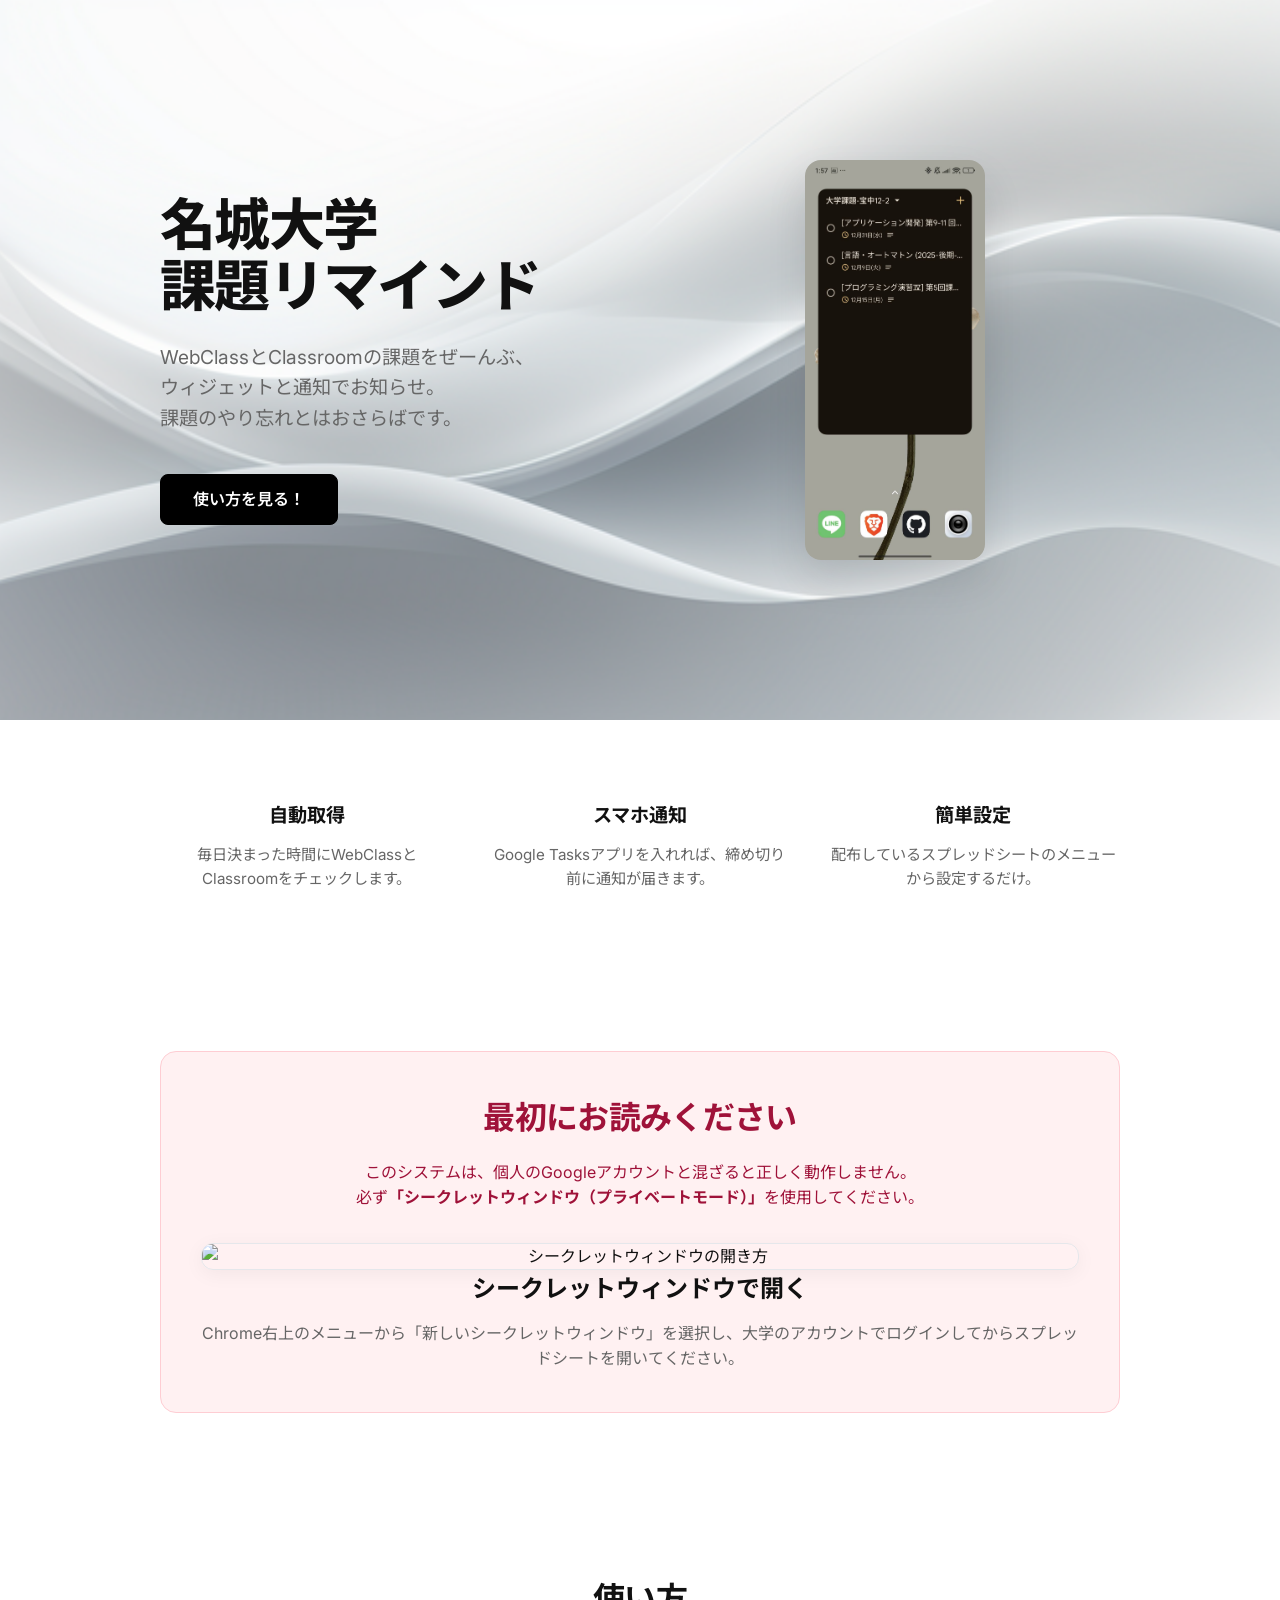
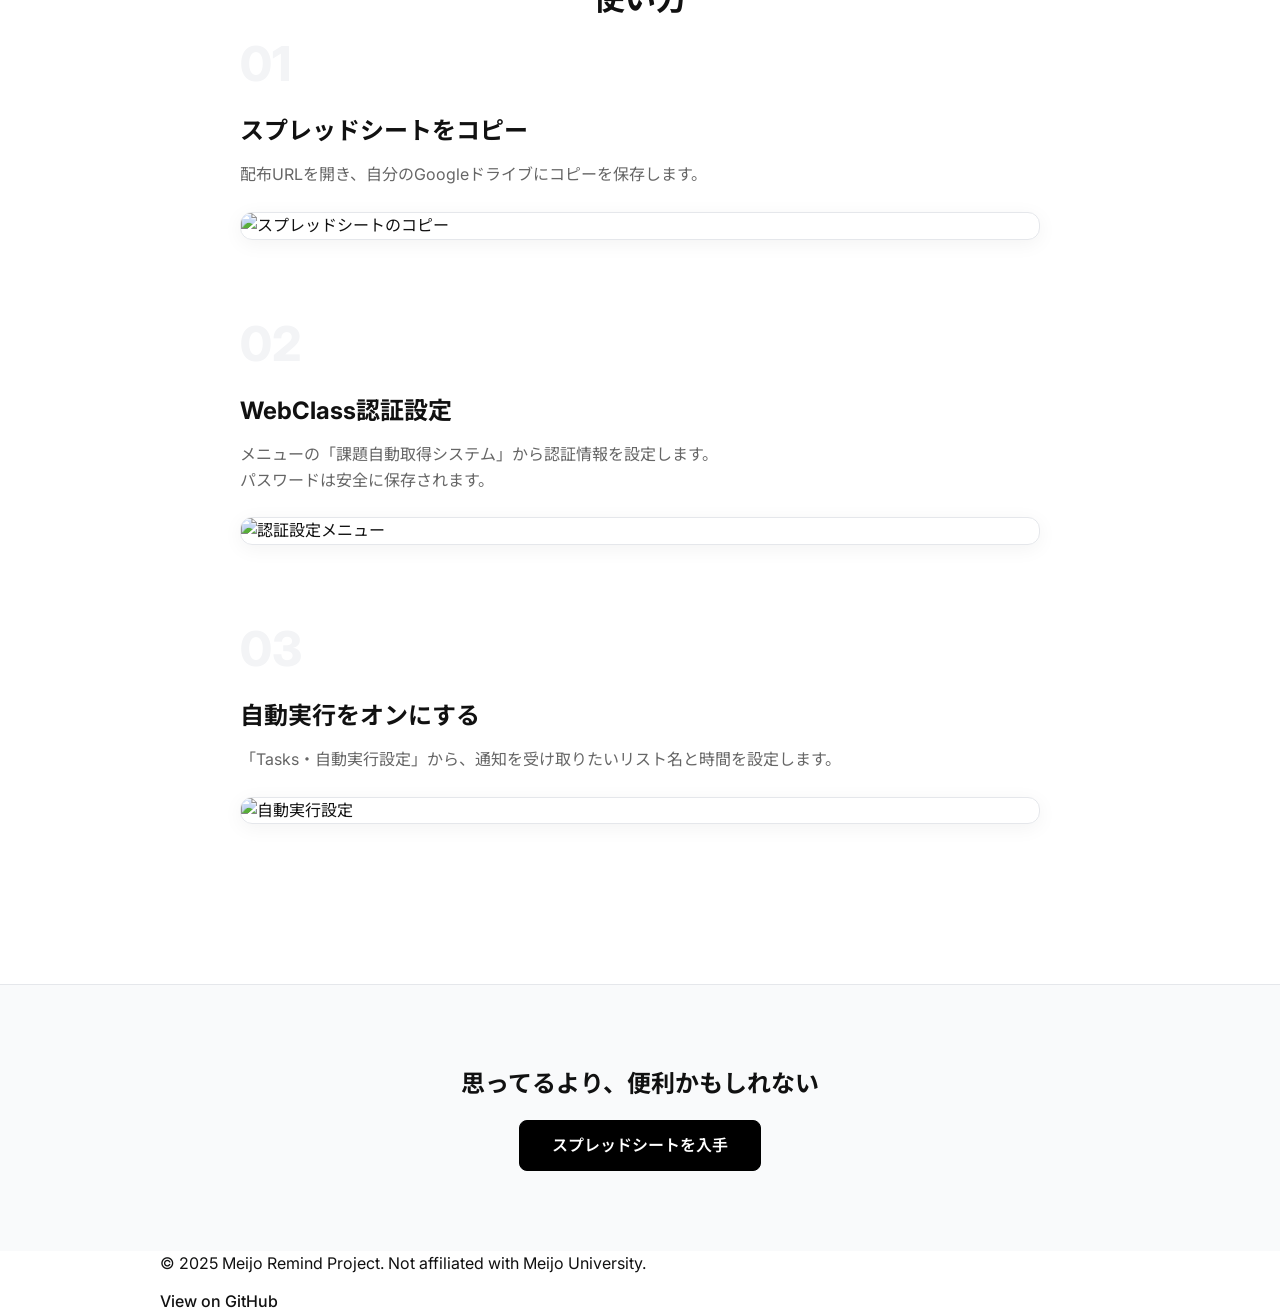
==== docs/index.html @ 11af3783 "docs追加," ====
<!DOCTYPE html>
<html lang="ja">
<head>
    <meta charset="UTF-8">
    <meta name="viewport" content="width=device-width, initial-scale=1.0">
    <title>名城大生のための課題管理リマインダー</title>
    <link rel="stylesheet" href="style.css">
    <link rel="preconnect" href="https://fonts.googleapis.com">
    <link rel="preconnect" href="https://fonts.gstatic.com" crossorigin>
    <link href="https://fonts.googleapis.com/css2?family=Inter:wght@400;600;800&family=Noto+Sans+JP:wght@400;500;700&display=swap" rel="stylesheet">
</head>
<body>

    <main>
        <!-- Hero Section -->
        <section class="hero">
            <div class="container hero-container">
                <div class="hero-content">
                    <h1 class="hero-title">名城大学<br>課題リマインド</h1>
                    <p class="hero-desc">
                        WebClassとClassroomの課題をぜーんぶ、<br>
                        ウィジェットと通知でお知らせ。<br>
                        課題のやり忘れとはおさらばです。
                    </p>
                    <div class="hero-actions">
                        <a href="#how-to" class="btn btn-primary">
                            使い方を見る！
                        </a>
                    </div>
                </div>
                <div class="hero-image">
                    <img src="hero.png" alt="スマホウィジェットのイメージ" style="height: 100%; max-height: 400px; width: auto; display: block; margin-left: auto; margin-right: auto;">
                </div>
            </div>
        </section>

        <!-- Features -->
        <section class="section features">
            <div class="container">
                <div class="feature-grid">
                    <div class="feature-item">
                        <h3>自動取得</h3>
                        <p>毎日決まった時間にWebClassとClassroomをチェックします。</p>
                    </div>
                    <div class="feature-item">
                        <h3>スマホ通知</h3>
                        <p>Google Tasksアプリを入れれば、締め切り前に通知が届きます。</p>
                    </div>
                    <div class="feature-item">
                        <h3>簡単設定</h3>
                        <p>配布しているスプレッドシートのメニューから設定するだけ。</p>
                    </div>
                </div>
            </div>
        </section>

        <!-- Important Warning Section -->
        <section class="section warning-section">
            <div class="container">
                <div class="warning-box">
                    <h2 class="section-title">最初にお読みください</h2>
                    <p class="section-desc">
                        このシステムは、個人のGoogleアカウントと混ざると正しく動作しません。<br>
                        必ず<strong>「シークレットウィンドウ（プライベートモード）」</strong>を使用してください。
                    </p>
                    
                    <div class="step-card">
                        <div class="step-image-placeholder">
                            <img src="https://placehold.co/800x400/f3f4f6/9ca3af?text=Chromeのメニューから%0A「新しいシークレットウィンドウ」を開く画像" alt="シークレットウィンドウの開き方">
                        </div>
                        <div class="step-content">
                            <h3>シークレットウィンドウで開く</h3>
                            <p>Chrome右上のメニューから「新しいシークレットウィンドウ」を選択し、大学のアカウントでログインしてからスプレッドシートを開いてください。</p>
                        </div>
                    </div>
                </div>
            </div>
        </section>

        <!-- How to Use -->
        <section class="section how-to" id="how-to">
            <div class="container">
                <h2 class="section-title">使い方</h2>
                
                <div class="steps">
                    <!-- Step 1 -->
                    <div class="step-item">
                        <div class="step-number">01</div>
                        <div class="step-content">
                            <h3>スプレッドシートをコピー</h3>
                            <p>配布URLを開き、自分のGoogleドライブにコピーを保存します。</p>
                        </div>
                        <div class="step-image">
                            <img src="https://placehold.co/600x300/f3f4f6/9ca3af?text=「コピーを作成」ボタンを押す画像" alt="スプレッドシートのコピー">
                        </div>
                    </div>

                    <!-- Step 2 -->
                    <div class="step-item">
                        <div class="step-number">02</div>
                        <div class="step-content">
                            <h3>WebClass認証設定</h3>
                            <p>メニューの「課題自動取得システム」から認証情報を設定します。<br>パスワードは安全に保存されます。</p>
                        </div>
                        <div class="step-image">
                            <img src="https://placehold.co/600x300/f3f4f6/9ca3af?text=メニューから「認証情報設定」を%0A選択している画像" alt="認証設定メニュー">
                        </div>
                    </div>

                    <!-- Step 3 -->
                    <div class="step-item">
                        <div class="step-number">03</div>
                        <div class="step-content">
                            <h3>自動実行をオンにする</h3>
                            <p>「Tasks・自動実行設定」から、通知を受け取りたいリスト名と時間を設定します。</p>
                        </div>
                        <div class="step-image">
                            <img src="https://placehold.co/600x300/f3f4f6/9ca3af?text=設定ダイアログで%0A「設定を保存して連携」を押す画像" alt="自動実行設定">
                        </div>
                    </div>
                </div>
            </div>
        </section>

        <!-- CTA -->
        <section class="section cta-section">
            <div class="container">
                <h2>思ってるより、便利かもしれない</h2>
                <a href="https://docs.google.com/spreadsheets/d/YOUR_SPREADSHEET_ID_HERE" target="_blank" class="btn btn-primary">
                    スプレッドシートを入手
                </a>
            </div>
        </section>
    </main>

    <footer>
        <div class="container">
            <p>&copy; 2025 Meijo Remind Project. Not affiliated with Meijo University.</p>
            <a href="https://github.com/hochu-shunsuke/PBL_kadai_reminder" class="github-link">View on GitHub</a>
        </div>
    </footer>

    <script src="script.js"></script>
</body>
</html>
---- docs/style.css ----
:root {
    --bg-color: #ffffff;
    --text-main: #111111;
    --text-sub: #666666;
    --accent-color: #000000;
    --accent-hover: #333333;
    --border-color: #e5e7eb;
    --warning-bg: #fff1f2;
    --warning-text: #9f1239;
}

html {
    scroll-behavior: smooth;
}

* {
    box-sizing: border-box;
    margin: 0;
    padding: 0;
}

body {
    font-family: 'Inter', 'Noto Sans JP', sans-serif;
    background-color: var(--bg-color);
    color: var(--text-main);
    line-height: 1.6;
    -webkit-font-smoothing: antialiased;
}

.container {
    width: 100%;
    max-width: 1000px;
    margin: 0 auto;
    padding: 0 20px;
}

/* Buttons */
.btn {
    display: inline-flex;
    flex-direction: column;
    align-items: center;
    justify-content: center;
    background-color: var(--accent-color);
    color: #fff;
    text-decoration: none;
    padding: 12px 32px;
    border-radius: 8px;
    font-weight: 600;
    transition: all 0.2s ease;
    border: 1px solid var(--accent-color);
}

.btn:hover {
    background-color: var(--accent-hover);
    transform: translateY(-1px);
}

.btn-sm {
    padding: 8px 16px;
    font-size: 0.9rem;
    flex-direction: row;
}

.btn-sub {
    font-size: 0.75rem;
    font-weight: 400;
    opacity: 0.8;
    margin-top: 2px;
}

/* Hero Section */
.hero {
    min-height: 80vh;
    display: flex;
    align-items: center;
    padding: 40px 0;
    background-image: url('hero-bg.png');
    background-size: cover;
    background-position: center;
}

.hero-container {
    display: flex;
    align-items: center;
    gap: 60px;
}

.hero-content {
    flex: 1;
    text-align: left;
}

.hero-image {
    flex: 1;
}

.hero-image img {
    width: 100%;
    height: auto;
    border-radius: 16px;
    box-shadow: 0 20px 40px rgba(0,0,0,0.1);
}

.hero-title {
    font-size: 3.5rem;
    font-weight: 800;
    line-height: 1.1;
    margin-bottom: 24px;
    letter-spacing: -0.03em;
}

.hero-desc {
    font-size: 1.2rem;
    color: var(--text-sub);
    margin-bottom: 40px;
}

/* Sections */
.section {
    padding: 80px 0;
}

.section-title {
    font-size: 2rem;
    font-weight: 700;
    margin-bottom: 16px;
    text-align: center;
    letter-spacing: -0.02em;
}

.section-desc {
    text-align: center;
    color: var(--text-sub);
    margin-bottom: 48px;
}

/* Warning Section */
.warning-box {
    background-color: var(--warning-bg);
    border: 1px solid #fecdd3;
    border-radius: 16px;
    padding: 40px;
    text-align: center;
}

.warning-box .section-title {
    color: var(--warning-text);
}

.warning-box .section-desc {
    color: var(--warning-text);
    margin-bottom: 32px;
}

/* Features */
.feature-grid {
    display: grid;
    grid-template-columns: repeat(auto-fit, minmax(250px, 1fr));
    gap: 40px;
    text-align: center;
}

.feature-item h3 {
    font-size: 1.2rem;
    margin-bottom: 12px;
}

.feature-item p {
    color: var(--text-sub);
    font-size: 0.95rem;
}

/* How to Use */
.steps {
    max-width: 800px;
    margin: 0 auto;
}

.step-item {
    margin-bottom: 80px;
    display: flex;
    flex-direction: column;
    gap: 24px;
}

.step-number {
    font-size: 3rem;
    font-weight: 800;
    color: #f3f4f6;
    line-height: 1;
}

.step-content h3 {
    font-size: 1.5rem;
    margin-bottom: 12px;
}

.step-content p {
    color: var(--text-sub);
}

.step-image, .step-image-placeholder {
    width: 100%;
    border-radius: 12px;
    overflow: hidden;
    border: 1px solid var(--border-color);
    box-shadow: 0 4px 20px rgba(0,0,0,0.05);
}

.step-image img, .step-image-placeholder img {
    width: 100%;
    height: auto;
    display: block;
}

/* CTA Section */
.cta-section {
    text-align: center;
    background-color: #f9fafb;
    border-top: 1px solid var(--border-color);
}

.cta-section h2 {
    margin-bottom: 16px;
}

.cta-section p {
    color: var(--text-sub);
    margin-bottom: 32px;
}
/* Responsive */
@media (max-width: 768px) {
    .hero-container {
        flex-direction: column;
        text-align: center;
        gap: 40px;
    }

    .hero-content {
        text-align: center;
    }

    .hero-title {
        font-size: 2.5rem;
    }
    
    .warning-box {
        padding: 24px;
    }
}
.github-link {
    display: inline-block;
    margin-top: 12px;
    color: var(--text-main);
    text-decoration: none;
    font-weight: 500;
}

/* Responsive */
@media (max-width: 768px) {
    .hero-title {
        font-size: 2.5rem;
    }
    
    .warning-box {
        padding: 24px;
    }
}
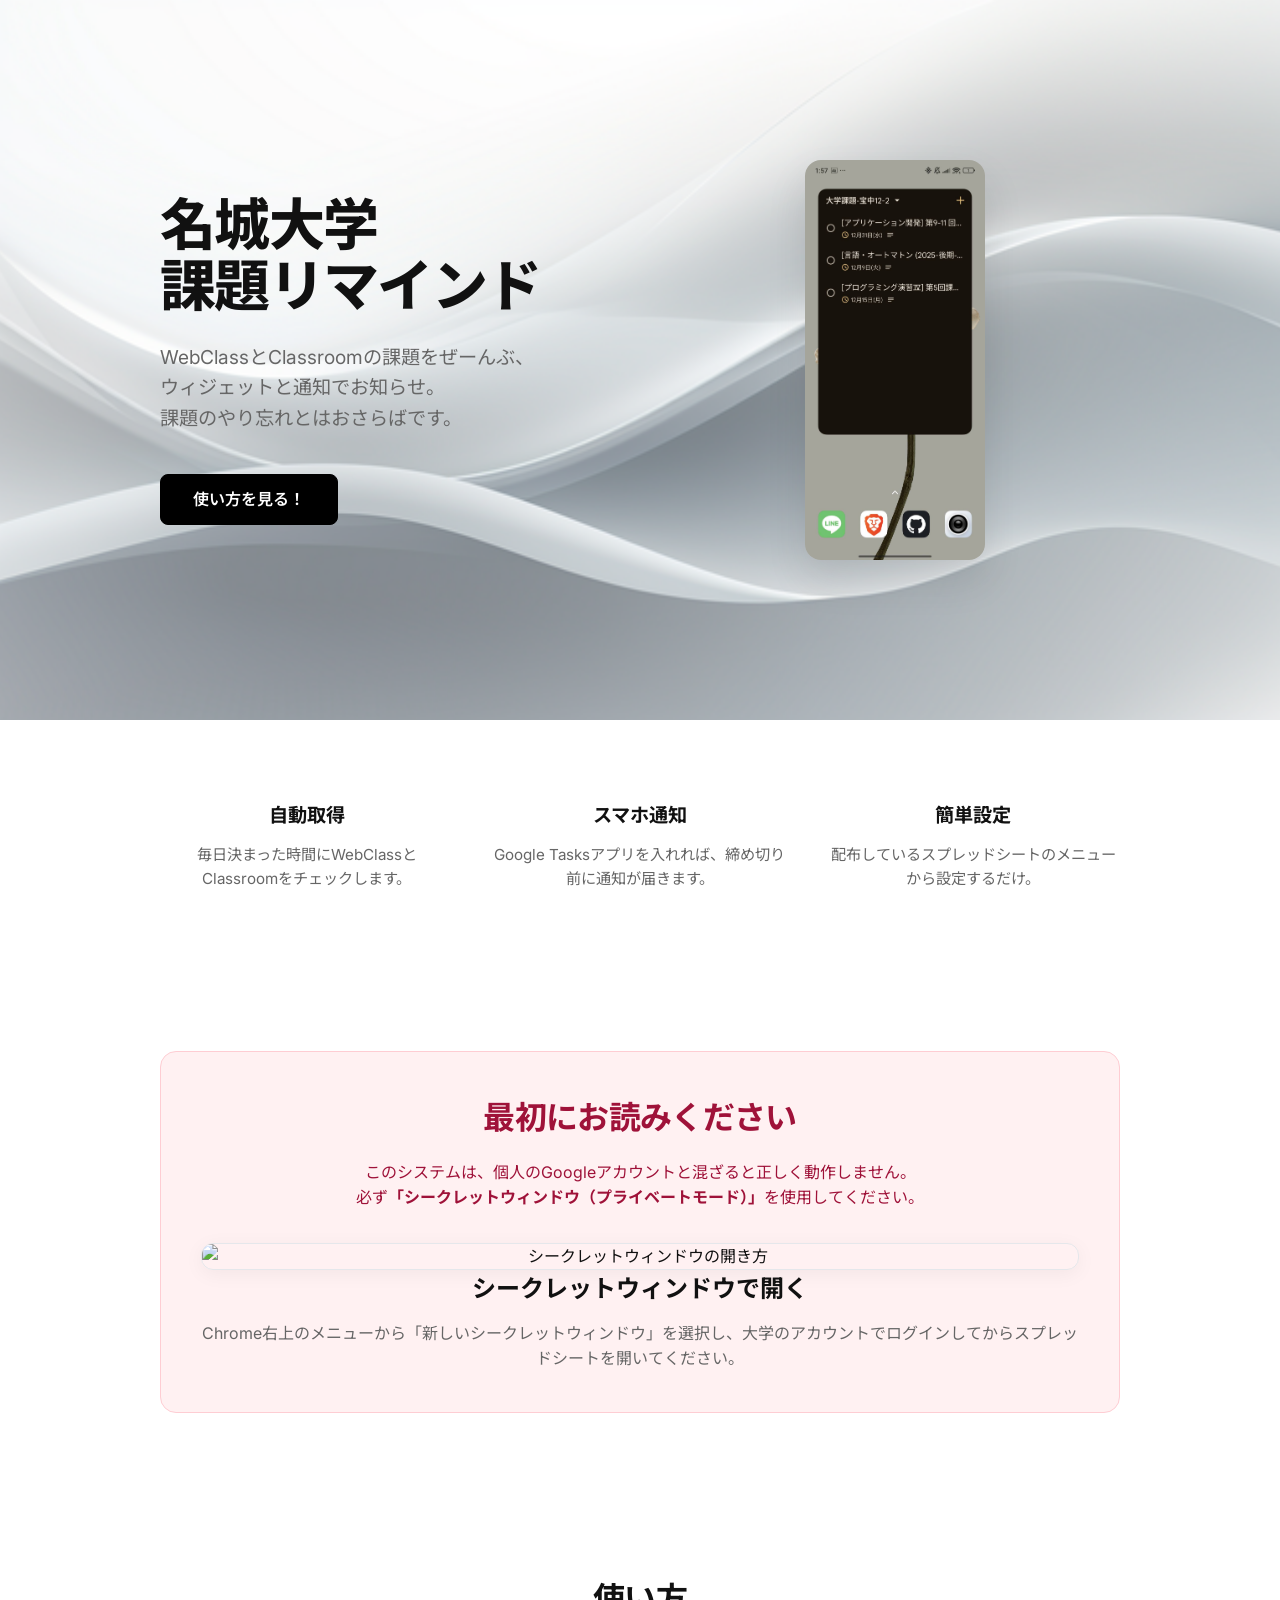
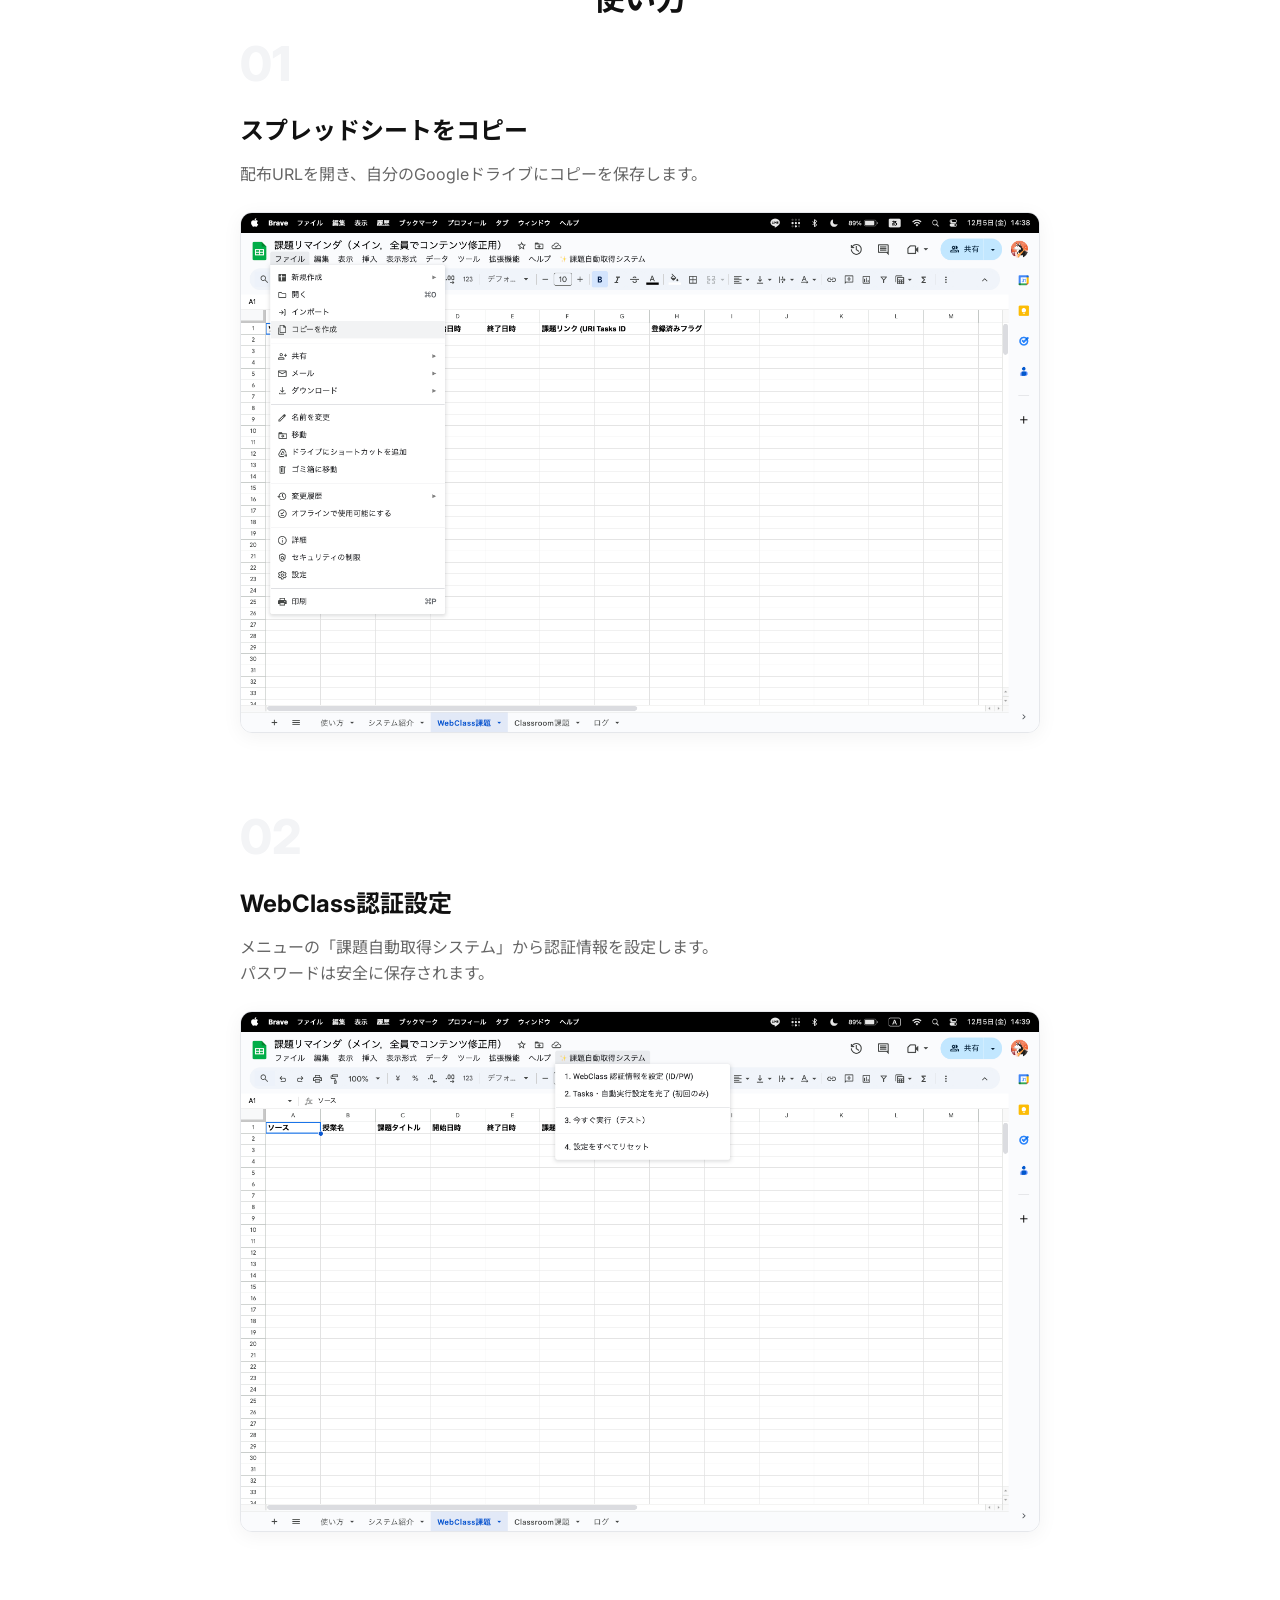
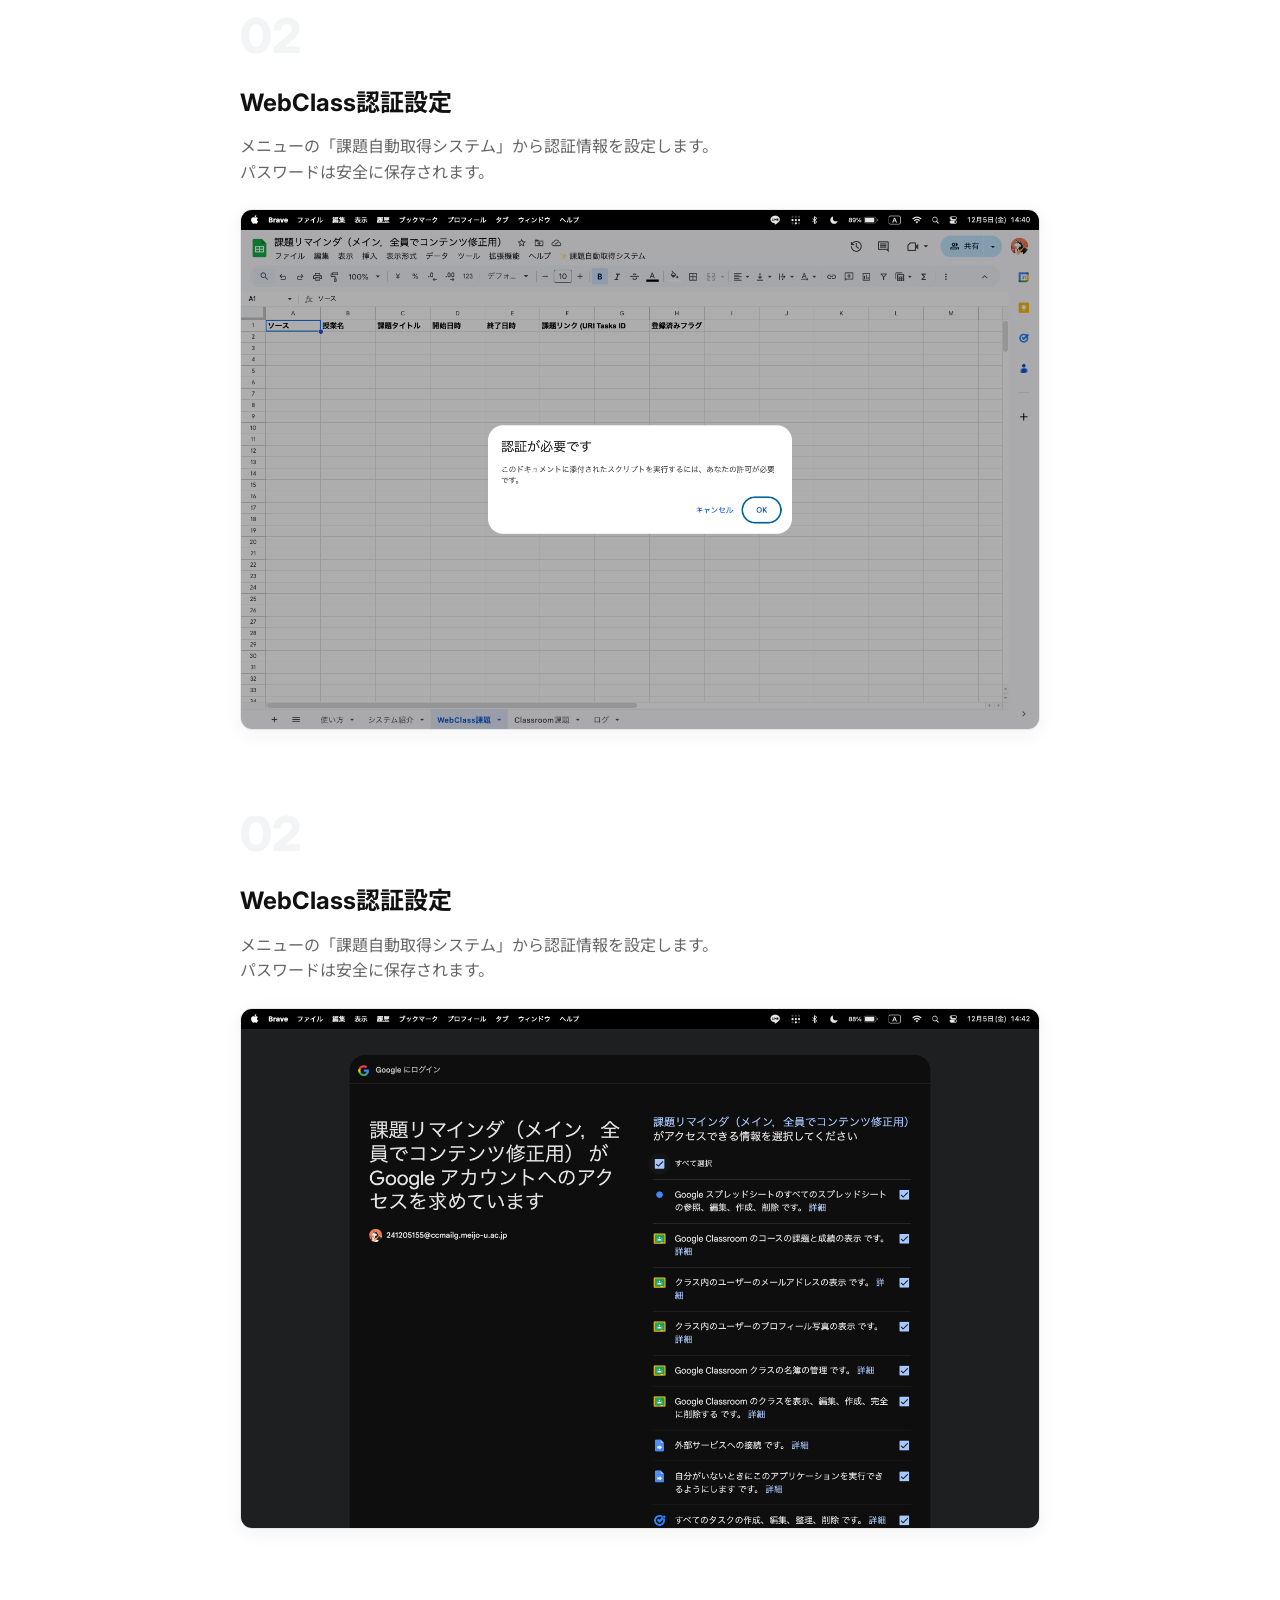
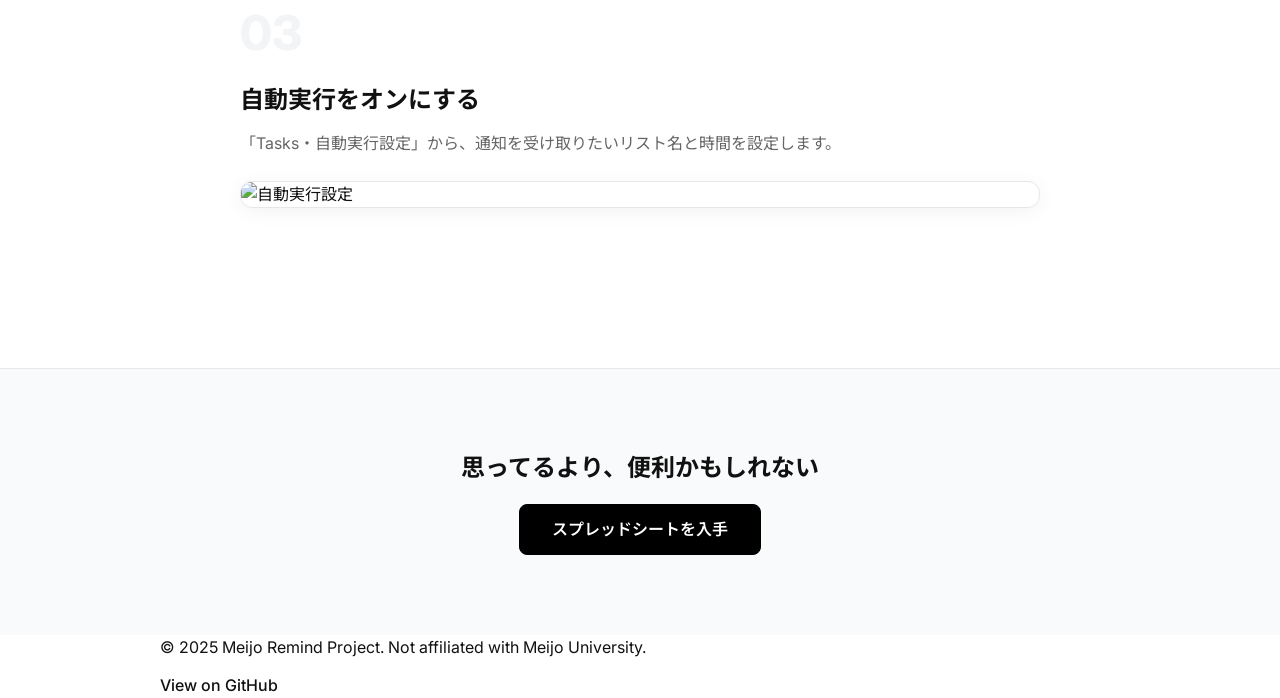
==== commit 611fb9e9: "画像追加" ====
--- a/docs/index.html
+++ b/docs/index.html
@@ -91,7 +91,7 @@
                             <p>配布URLを開き、自分のGoogleドライブにコピーを保存します。</p>
                         </div>
                         <div class="step-image">
-                            <img src="https://placehold.co/600x300/f3f4f6/9ca3af?text=「コピーを作成」ボタンを押す画像" alt="スプレッドシートのコピー">
+                            <img src="step-1.png" alt="スプレッドシートのコピー">
                         </div>
                     </div>
 
@@ -103,7 +103,31 @@
                             <p>メニューの「課題自動取得システム」から認証情報を設定します。<br>パスワードは安全に保存されます。</p>
                         </div>
                         <div class="step-image">
-                            <img src="https://placehold.co/600x300/f3f4f6/9ca3af?text=メニューから「認証情報設定」を%0A選択している画像" alt="認証設定メニュー">
+                            <img src="step-2.png" alt="認証設定メニュー">
+                        </div>
+                    </div>
+
+                    <!-- Step 2 -->
+                    <div class="step-item">
+                        <div class="step-number">02</div>
+                        <div class="step-content">
+                            <h3>WebClass認証設定</h3>
+                            <p>メニューの「課題自動取得システム」から認証情報を設定します。<br>パスワードは安全に保存されます。</p>
+                        </div>
+                        <div class="step-image">
+                            <img src="step-3.png" alt="認証設定メニュー">
+                        </div>
+                    </div>
+
+                    <!-- Step 2 -->
+                    <div class="step-item">
+                        <div class="step-number">02</div>
+                        <div class="step-content">
+                            <h3>WebClass認証設定</h3>
+                            <p>メニューの「課題自動取得システム」から認証情報を設定します。<br>パスワードは安全に保存されます。</p>
+                        </div>
+                        <div class="step-image">
+                            <img src="step-4.png" alt="認証設定メニュー">
                         </div>
                     </div>
 
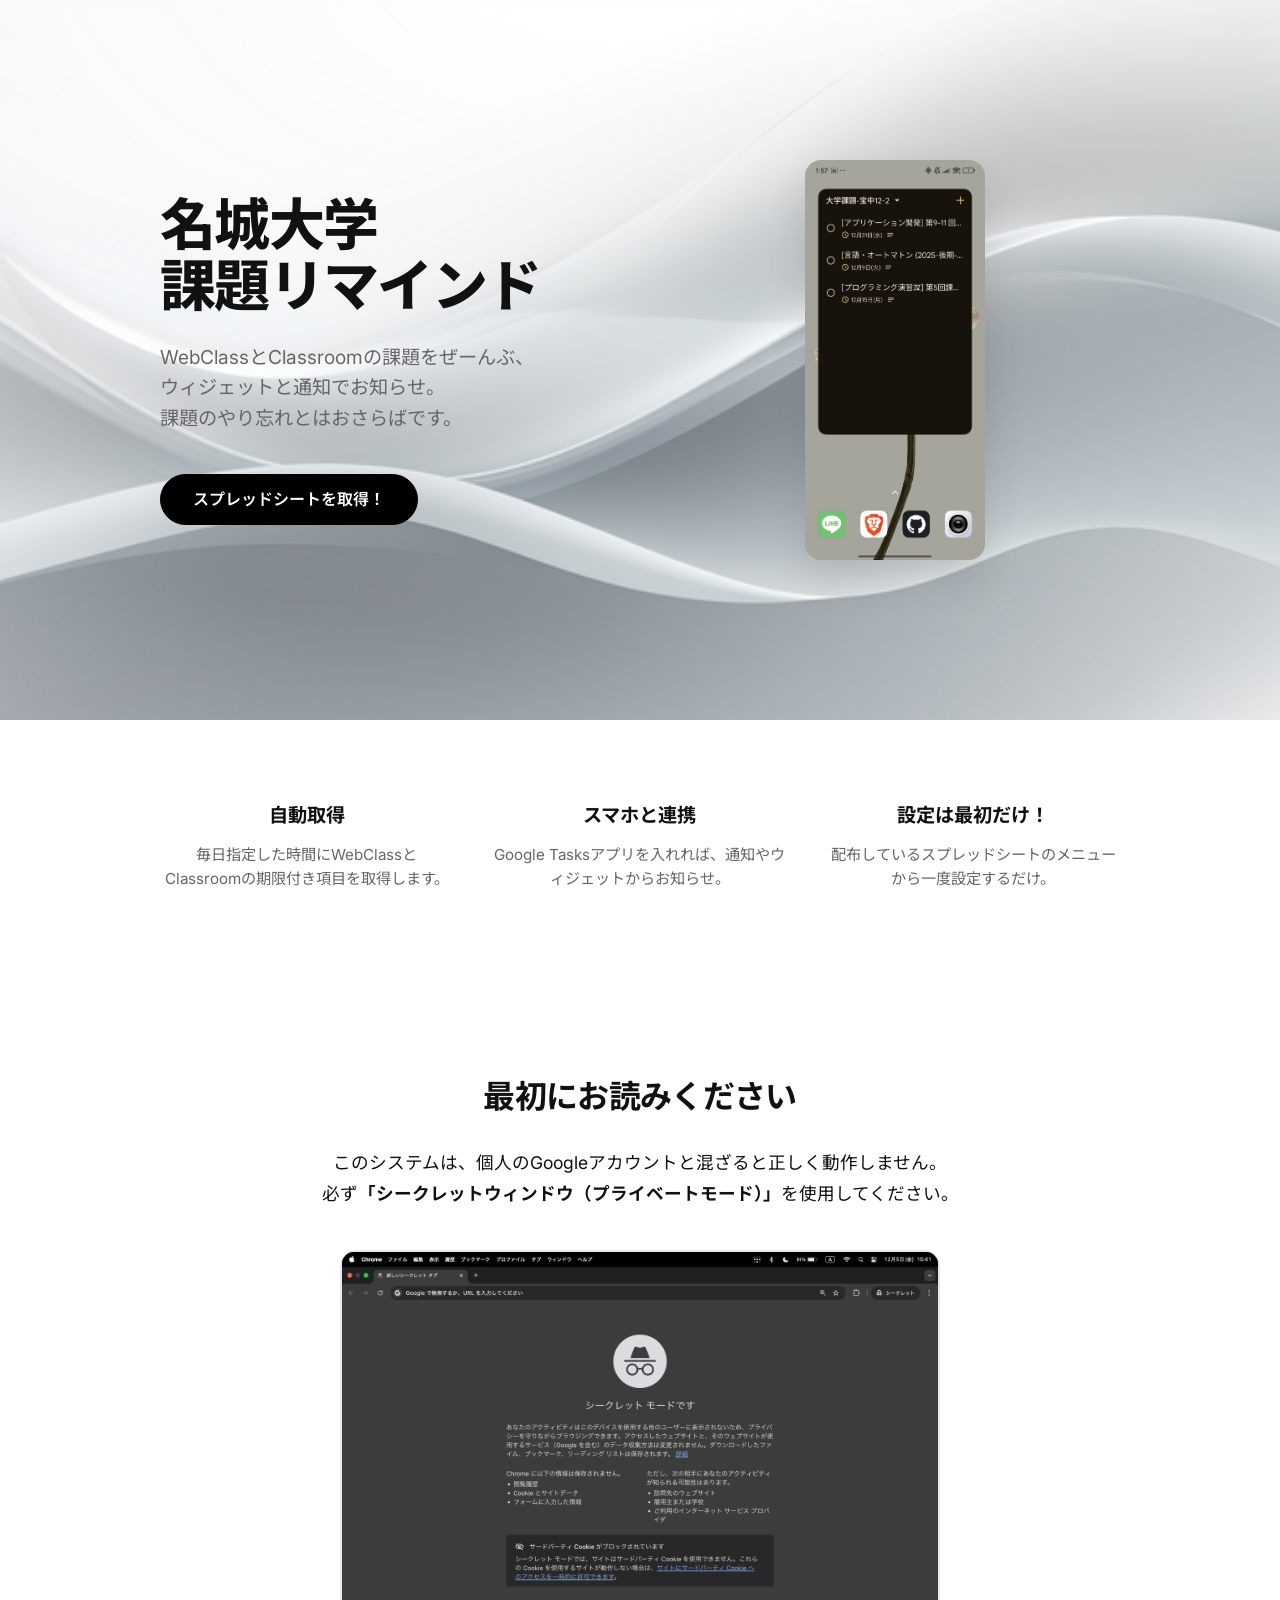
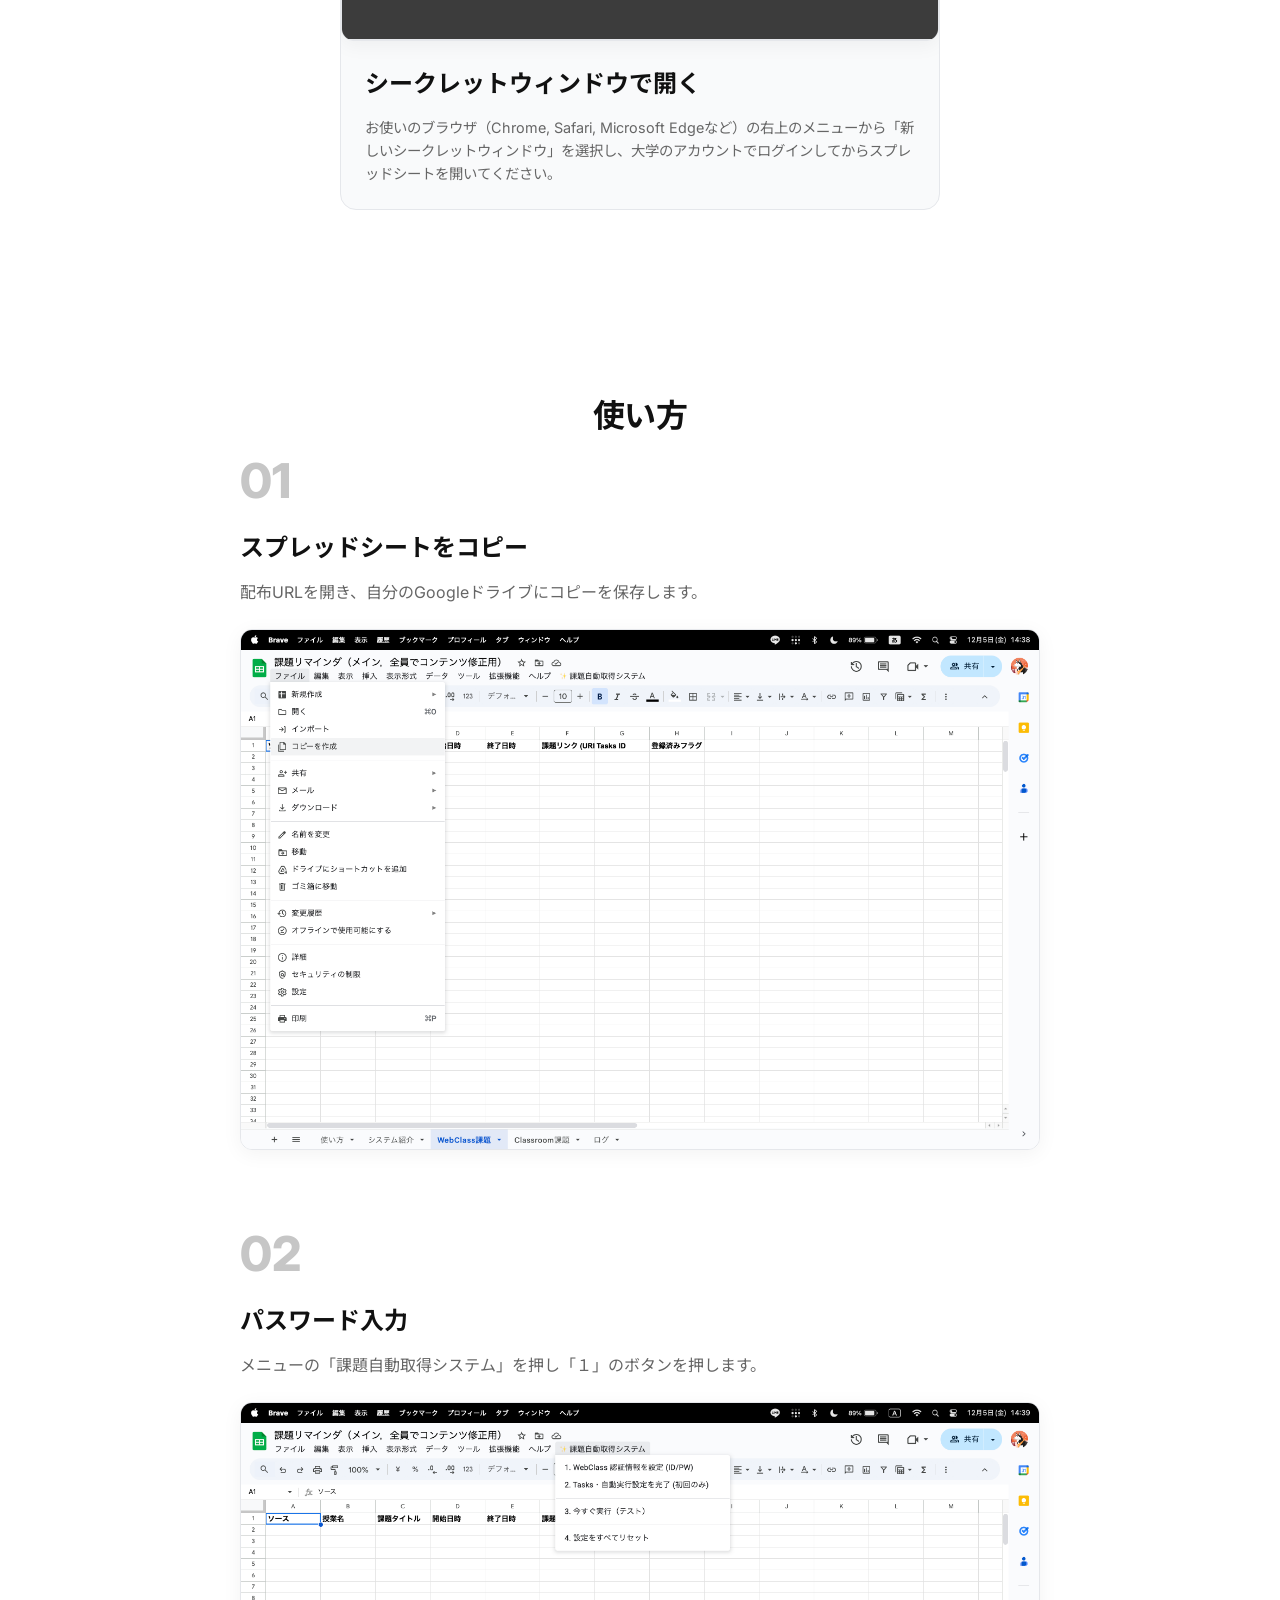
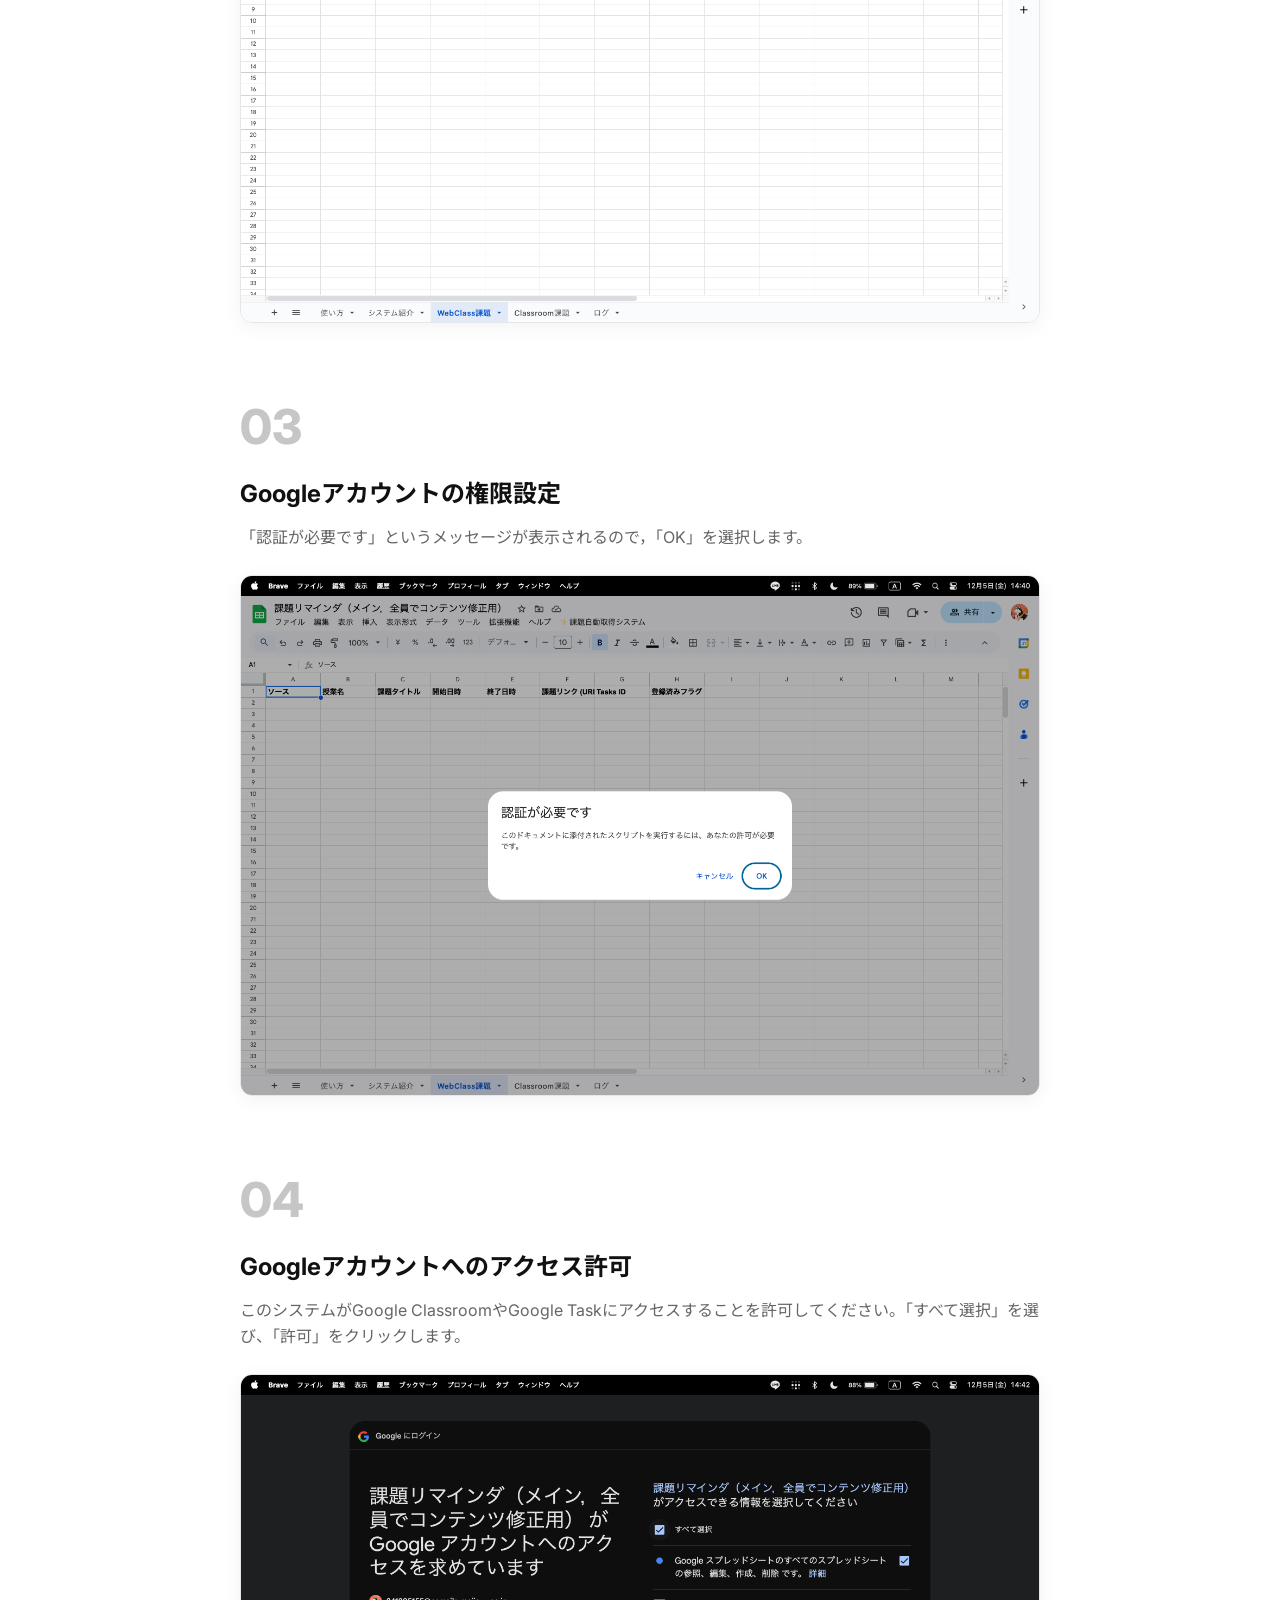
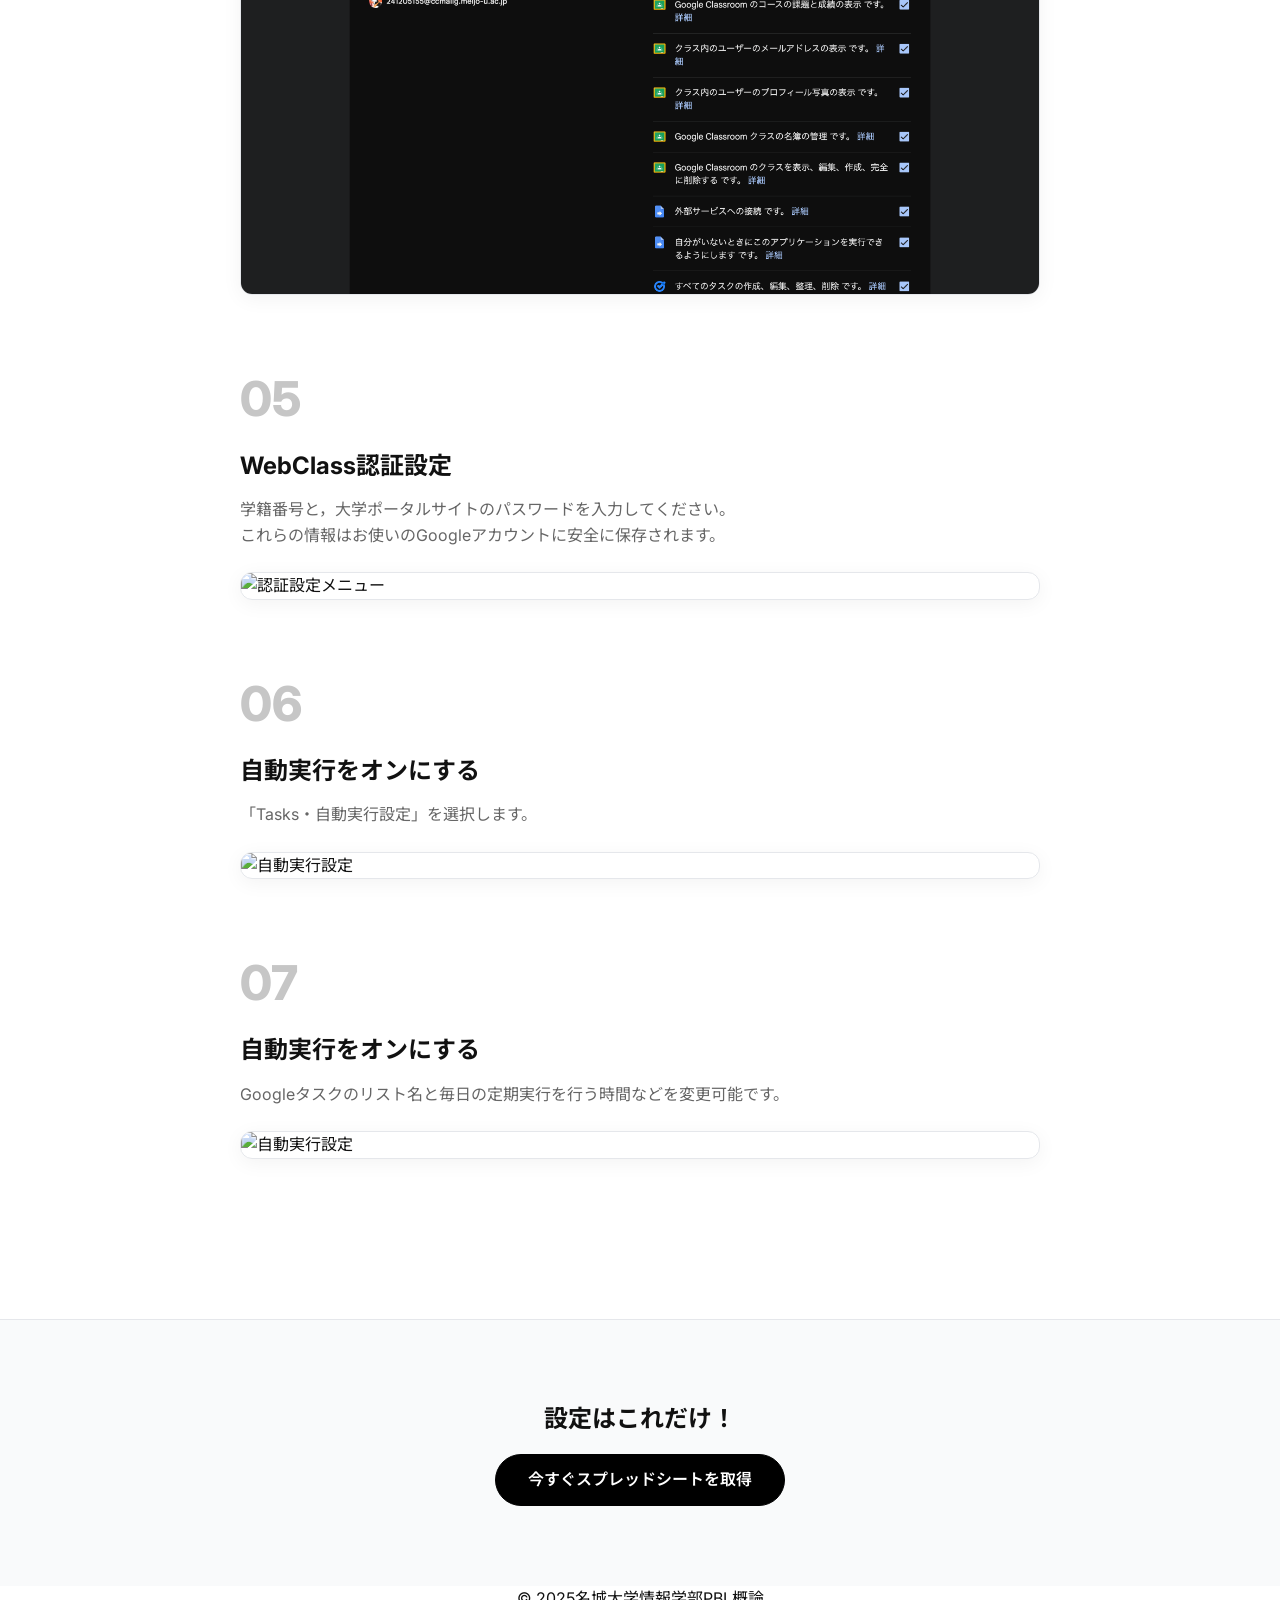
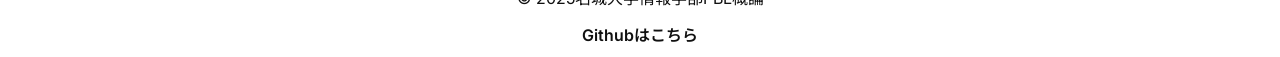
==== commit 11b5eca5: "サイトコンテンツ改善" ====
--- a/docs/index.html
+++ b/docs/index.html
@@ -23,8 +23,8 @@
                         課題のやり忘れとはおさらばです。
                     </p>
                     <div class="hero-actions">
-                        <a href="#how-to" class="btn btn-primary">
-                            使い方を見る！
+                        <a href="https://docs.google.com/spreadsheets/d/1rAEvKI3UFKRjv_PxTrxsT40aFzyPILQxrD-RFhUtfB4/edit?usp=sharing" target="_blank" class="btn btn-primary">
+                            スプレッドシートを取得！
                         </a>
                     </div>
                 </div>
@@ -40,15 +40,15 @@
                 <div class="feature-grid">
                     <div class="feature-item">
                         <h3>自動取得</h3>
-                        <p>毎日決まった時間にWebClassとClassroomをチェックします。</p>
+                        <p>毎日指定した時間にWebClassとClassroomの期限付き項目を取得します。</p>
                     </div>
                     <div class="feature-item">
-                        <h3>スマホ通知</h3>
-                        <p>Google Tasksアプリを入れれば、締め切り前に通知が届きます。</p>
+                        <h3>スマホと連携</h3>
+                        <p>Google Tasksアプリを入れれば、通知やウィジェットからお知らせ。</p>
                     </div>
                     <div class="feature-item">
-                        <h3>簡単設定</h3>
-                        <p>配布しているスプレッドシートのメニューから設定するだけ。</p>
+                        <h3>設定は最初だけ！</h3>
+                        <p>配布しているスプレッドシートのメニューから一度設定するだけ。</p>
                     </div>
                 </div>
             </div>
@@ -66,11 +66,11 @@
                     
                     <div class="step-card">
                         <div class="step-image-placeholder">
-                            <img src="https://placehold.co/800x400/f3f4f6/9ca3af?text=Chromeのメニューから%0A「新しいシークレットウィンドウ」を開く画像" alt="シークレットウィンドウの開き方">
+                            <img src="secret-mode.png" alt="シークレットウィンドウの開き方">
                         </div>
                         <div class="step-content">
                             <h3>シークレットウィンドウで開く</h3>
-                            <p>Chrome右上のメニューから「新しいシークレットウィンドウ」を選択し、大学のアカウントでログインしてからスプレッドシートを開いてください。</p>
+                            <p>お使いのブラウザ（Chrome, Safari, Microsoft Edgeなど）の右上のメニューから「新しいシークレットウィンドウ」を選択し、大学のアカウントでログインしてからスプレッドシートを開いてください。</p>
                         </div>
                     </div>
                 </div>
@@ -78,7 +78,7 @@
         </section>
 
         <!-- How to Use -->
-        <section class="section how-to" id="how-to">
+        <section class="section how-to">
             <div class="container">
                 <h2 class="section-title">使い方</h2>
                 
@@ -99,35 +99,11 @@
                     <div class="step-item">
                         <div class="step-number">02</div>
                         <div class="step-content">
-                            <h3>WebClass認証設定</h3>
-                            <p>メニューの「課題自動取得システム」から認証情報を設定します。<br>パスワードは安全に保存されます。</p>
+                            <h3>パスワード入力</h3>
+                            <p>メニューの「課題自動取得システム」を押し「１」のボタンを押します。
                         </div>
                         <div class="step-image">
                             <img src="step-2.png" alt="認証設定メニュー">
-                        </div>
-                    </div>
-
-                    <!-- Step 2 -->
-                    <div class="step-item">
-                        <div class="step-number">02</div>
-                        <div class="step-content">
-                            <h3>WebClass認証設定</h3>
-                            <p>メニューの「課題自動取得システム」から認証情報を設定します。<br>パスワードは安全に保存されます。</p>
-                        </div>
-                        <div class="step-image">
-                            <img src="step-3.png" alt="認証設定メニュー">
-                        </div>
-                    </div>
-
-                    <!-- Step 2 -->
-                    <div class="step-item">
-                        <div class="step-number">02</div>
-                        <div class="step-content">
-                            <h3>WebClass認証設定</h3>
-                            <p>メニューの「課題自動取得システム」から認証情報を設定します。<br>パスワードは安全に保存されます。</p>
-                        </div>
-                        <div class="step-image">
-                            <img src="step-4.png" alt="認証設定メニュー">
                         </div>
                     </div>
 
@@ -135,11 +111,59 @@
                     <div class="step-item">
                         <div class="step-number">03</div>
                         <div class="step-content">
-                            <h3>自動実行をオンにする</h3>
-                            <p>「Tasks・自動実行設定」から、通知を受け取りたいリスト名と時間を設定します。</p>
+                            <h3>Googleアカウントの権限設定</h3>
+                            <p>「認証が必要です」というメッセージが表示されるので，「OK」を選択します。</p>
                         </div>
                         <div class="step-image">
-                            <img src="https://placehold.co/600x300/f3f4f6/9ca3af?text=設定ダイアログで%0A「設定を保存して連携」を押す画像" alt="自動実行設定">
+                            <img src="step-3.png" alt="認証設定メニュー">
+                        </div>
+                    </div>
+
+                    <!-- Step 4 -->
+                    <div class="step-item">
+                        <div class="step-number">04</div>
+                        <div class="step-content">
+                            <h3>Googleアカウントへのアクセス許可</h3>
+                            <p>このシステムがGoogle ClassroomやGoogle Taskにアクセスすることを許可してください。「すべて選択」を選び、「許可」をクリックします。</p>
+                        </div>
+                        <div class="step-image">
+                            <img src="step-4.png" alt="認証設定メニュー">
+                        </div>
+                    </div>
+
+                    <!-- Step 5 -->
+                    <div class="step-item">
+                        <div class="step-number">05</div>
+                        <div class="step-content">
+                            <h3>WebClass認証設定</h3>
+                            <p>学籍番号と，大学ポータルサイトのパスワードを入力してください。<br>これらの情報はお使いのGoogleアカウントに安全に保存されます。</p>
+                        </div>
+                        <div class="step-image">
+                            <img src="step-5.png" alt="認証設定メニュー">
+                        </div>
+                    </div>
+
+                    <!-- Step 6 -->
+                    <div class="step-item">
+                        <div class="step-number">06</div>
+                        <div class="step-content">
+                            <h3>自動実行をオンにする</h3>
+                            <p>「Tasks・自動実行設定」を選択します。</p>
+                        </div>
+                        <div class="step-image">
+                            <img src="step-6.png" alt="自動実行設定">
+                        </div>
+                    </div>
+
+                    <!-- Step 7 -->
+                    <div class="step-item">
+                        <div class="step-number">07</div>
+                        <div class="step-content">
+                            <h3>自動実行をオンにする</h3>
+                            <p>Googleタスクのリスト名と毎日の定期実行を行う時間などを変更可能です。</p>
+                        </div>
+                        <div class="step-image">
+                            <img src="step-7.png" alt="自動実行設定">
                         </div>
                     </div>
                 </div>
@@ -149,9 +173,9 @@
         <!-- CTA -->
         <section class="section cta-section">
             <div class="container">
-                <h2>思ってるより、便利かもしれない</h2>
-                <a href="https://docs.google.com/spreadsheets/d/YOUR_SPREADSHEET_ID_HERE" target="_blank" class="btn btn-primary">
-                    スプレッドシートを入手
+                <h2>設定はこれだけ！</h2>
+                <a href="https://docs.google.com/spreadsheets/d/1rAEvKI3UFKRjv_PxTrxsT40aFzyPILQxrD-RFhUtfB4/edit?usp=sharing" target="_blank" class="btn btn-primary">
+                    今すぐスプレッドシートを取得
                 </a>
             </div>
         </section>
@@ -159,8 +183,10 @@
 
     <footer>
         <div class="container">
-            <p>&copy; 2025 Meijo Remind Project. Not affiliated with Meijo University.</p>
-            <a href="https://github.com/hochu-shunsuke/PBL_kadai_reminder" class="github-link">View on GitHub</a>
+            <p style="text-align:center;">&copy; 2025名城大学情報学部PBL概論</p>
+            <p style="text-align:center; margin-bottom:8px;">
+                <a href="https://github.com/hochu-shunsuke/PBL_kadai_reminder" class="github-link" target="_blank" style="font-weight: 600;">Githubはこちら</a>
+            </p>
         </div>
     </footer>
 
--- a/docs/style.css
+++ b/docs/style.css
@@ -44,7 +44,7 @@
     color: #fff;
     text-decoration: none;
     padding: 12px 32px;
-    border-radius: 8px;
+    border-radius: 100px;
     font-weight: 600;
     transition: all 0.2s ease;
     border: 1px solid var(--accent-color);
@@ -136,20 +136,53 @@
 
 /* Warning Section */
 .warning-box {
-    background-color: var(--warning-bg);
-    border: 1px solid #fecdd3;
+    text-align: center;
+    padding: 20px 0;
+}
+
+.warning-box .section-title {
+    color: var(--text-main);
+    margin-bottom: 24px;
+}
+
+.warning-box .section-desc {
+    color: var(--text-main);
+    font-size: 1.1rem;
+    margin-bottom: 40px;
+    line-height: 1.8;
+}
+
+.step-card {
+    background: #f9fafb;
     border-radius: 16px;
-    padding: 40px;
-    text-align: center;
-}
-
-.warning-box .section-title {
-    color: var(--warning-text);
-}
-
-.warning-box .section-desc {
-    color: var(--warning-text);
-    margin-bottom: 32px;
+    overflow: hidden;
+    max-width: 600px;
+    margin: 0 auto;
+    text-align: left;
+    border: 1px solid var(--border-color);
+}
+
+.step-card .step-image-placeholder img {
+    width: 100%;
+    height: auto;
+    display: block;
+    border-bottom: 1px solid var(--border-color);
+}
+
+.step-card .step-content {
+    padding: 24px;
+}
+
+.step-card h3 {
+    font-size: 1.1rem;
+    margin-bottom: 8px;
+    font-weight: 700;
+}
+
+.step-card p {
+    font-size: 0.9rem;
+    color: var(--text-sub);
+    margin: 0;
 }
 
 /* Features */
@@ -186,7 +219,7 @@
 .step-number {
     font-size: 3rem;
     font-weight: 800;
-    color: #f3f4f6;
+    color: #c6c6c6ff;
     line-height: 1;
 }
 
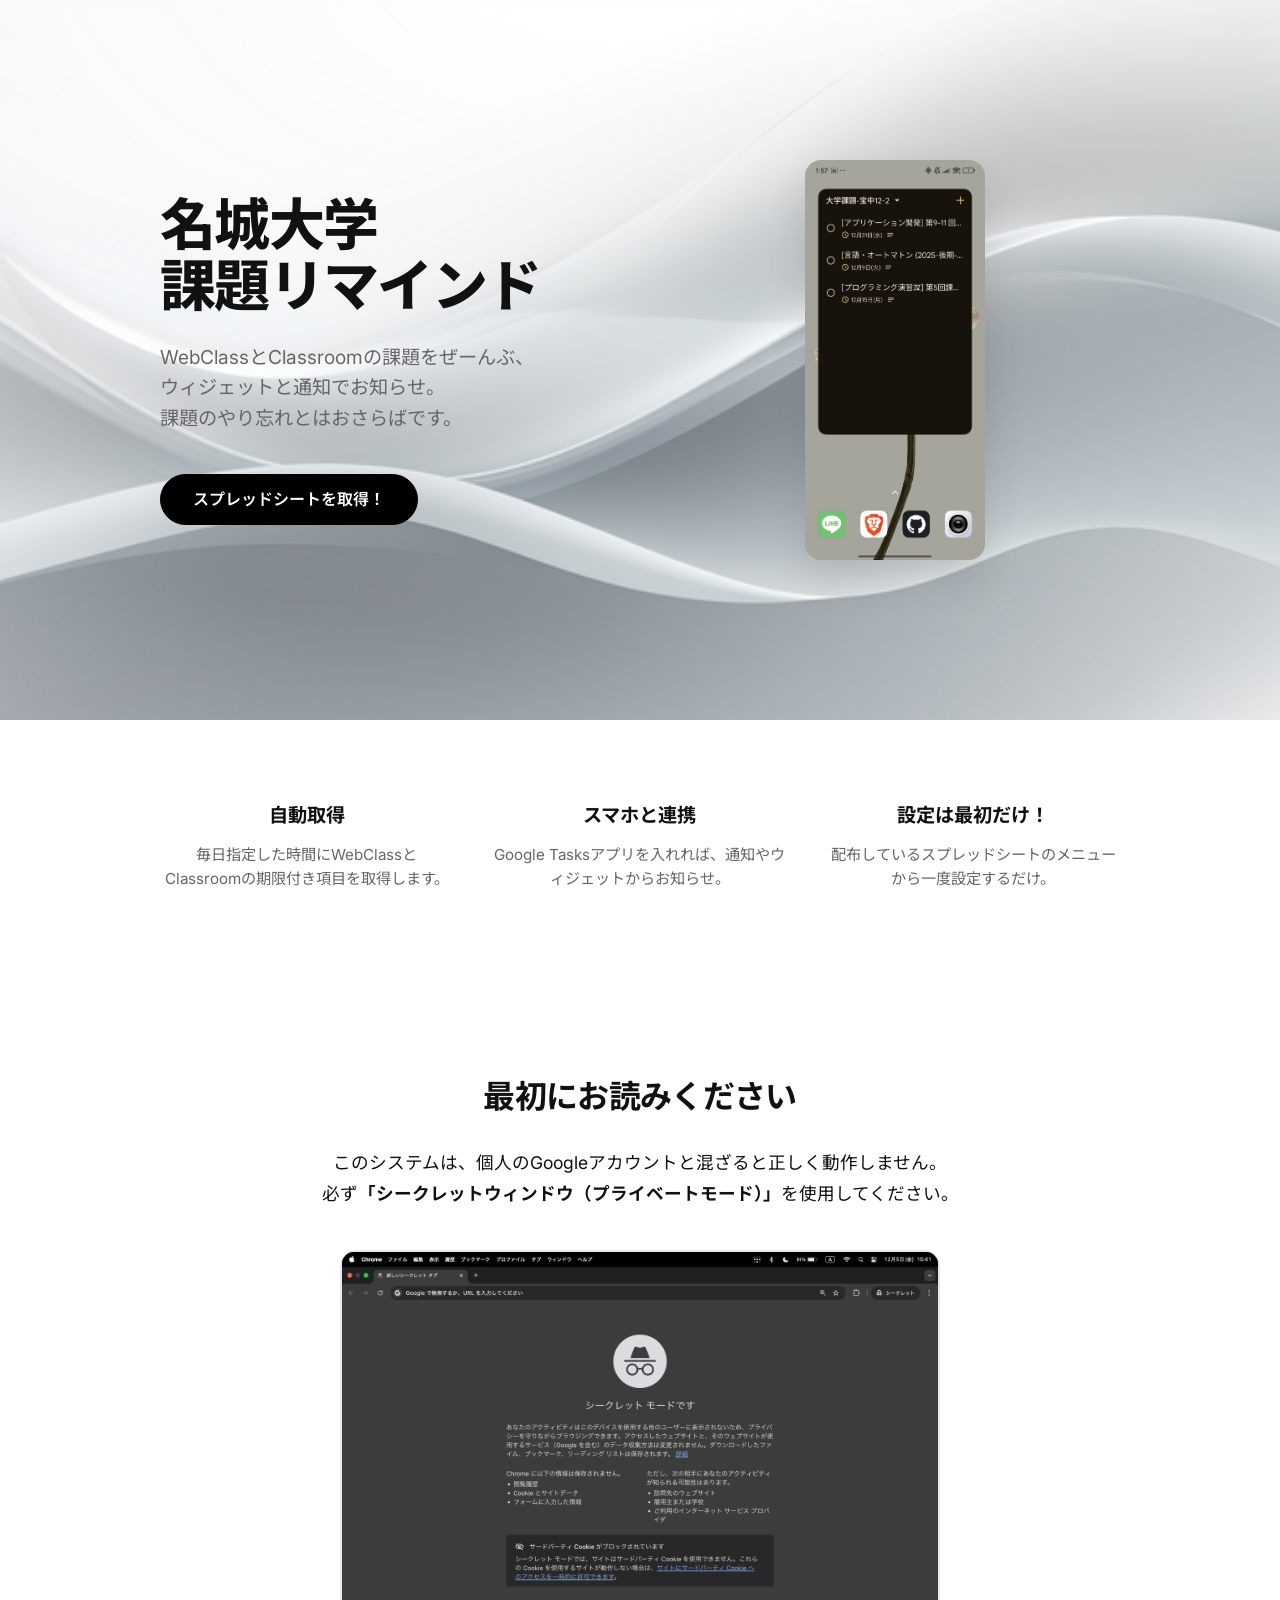
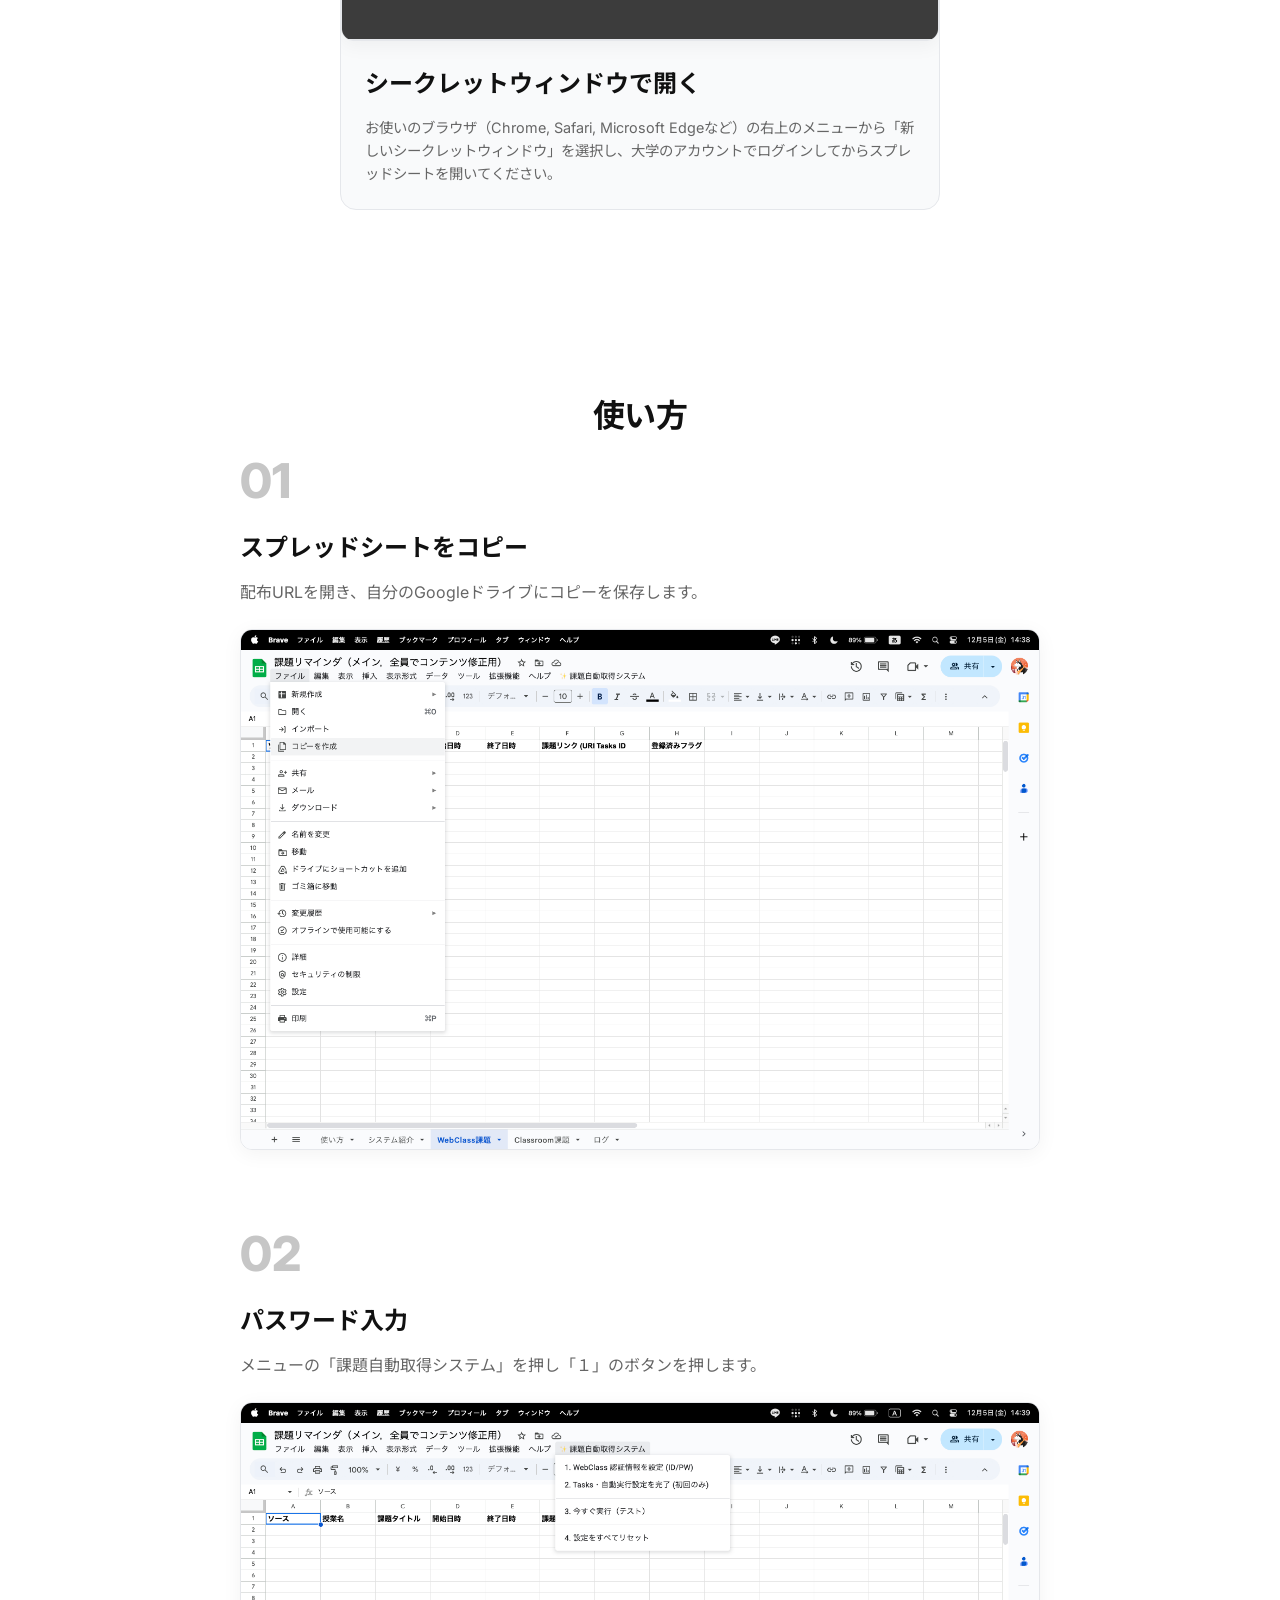
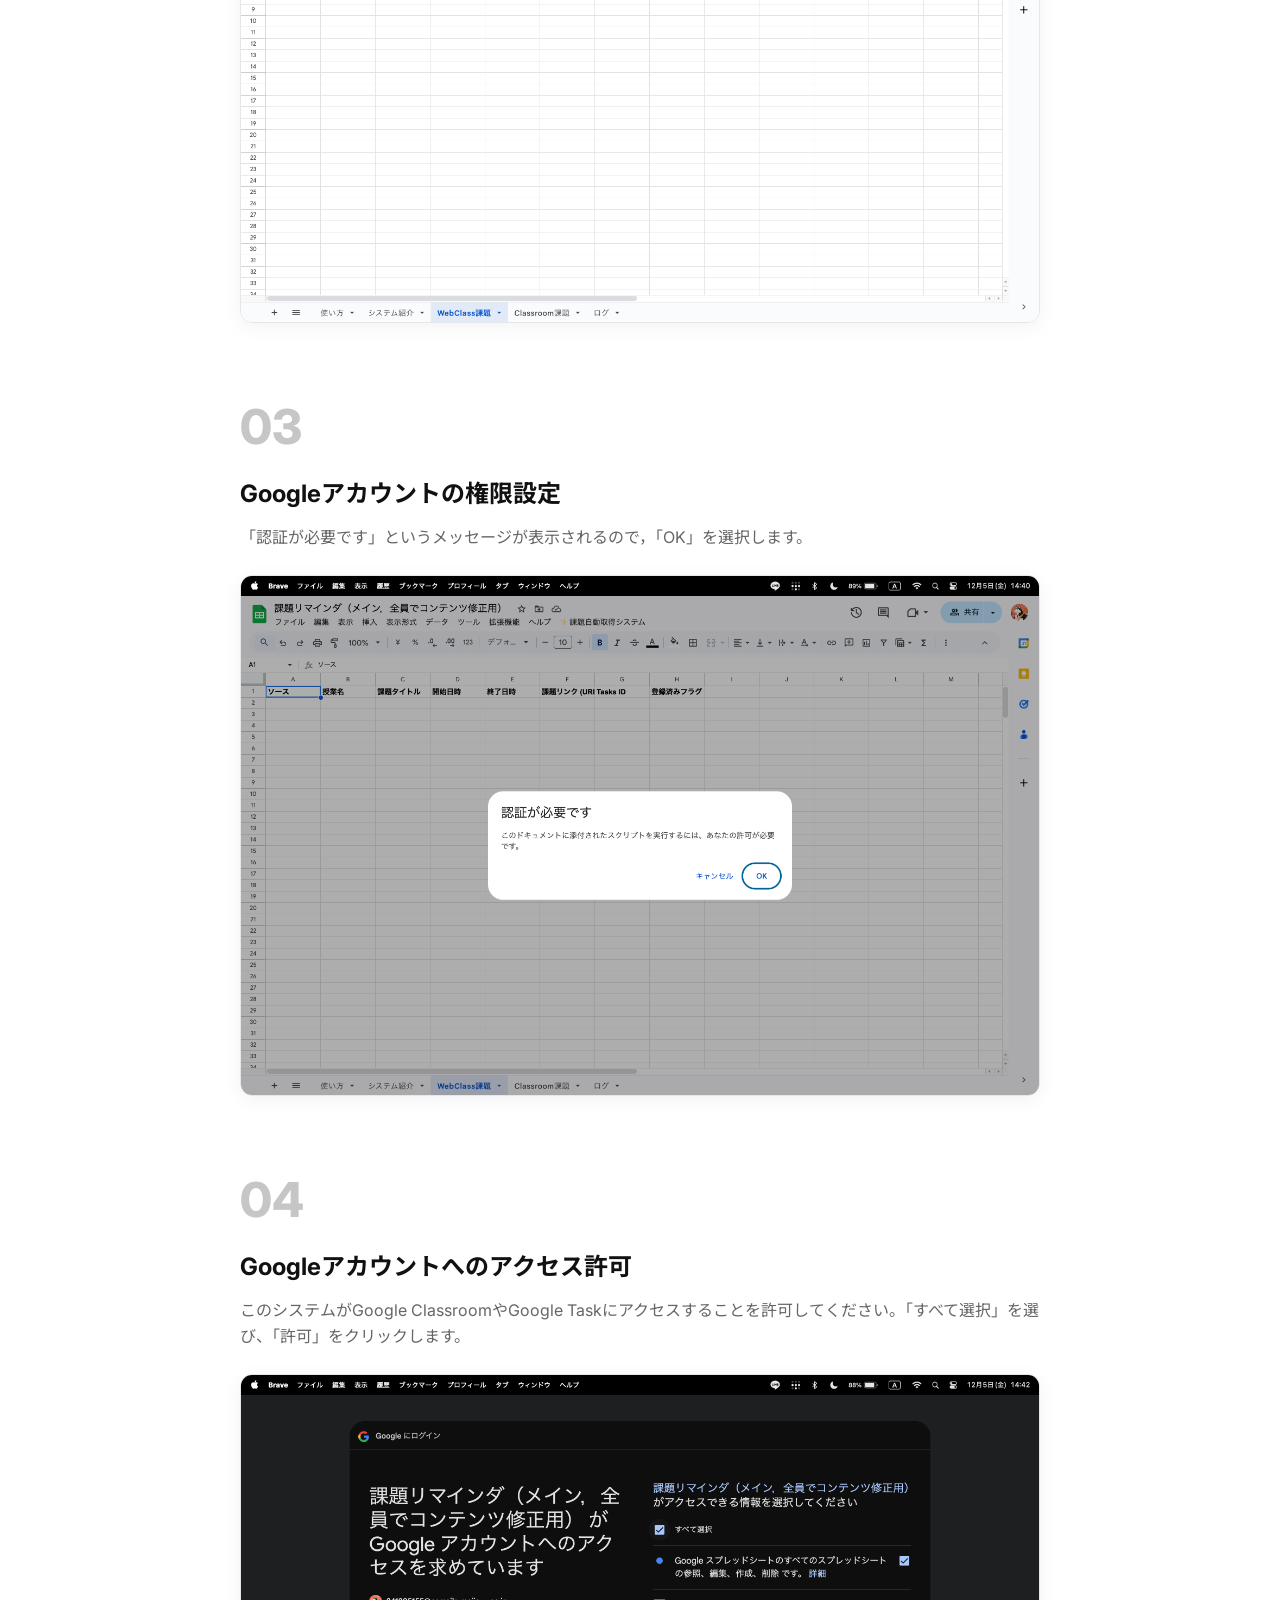
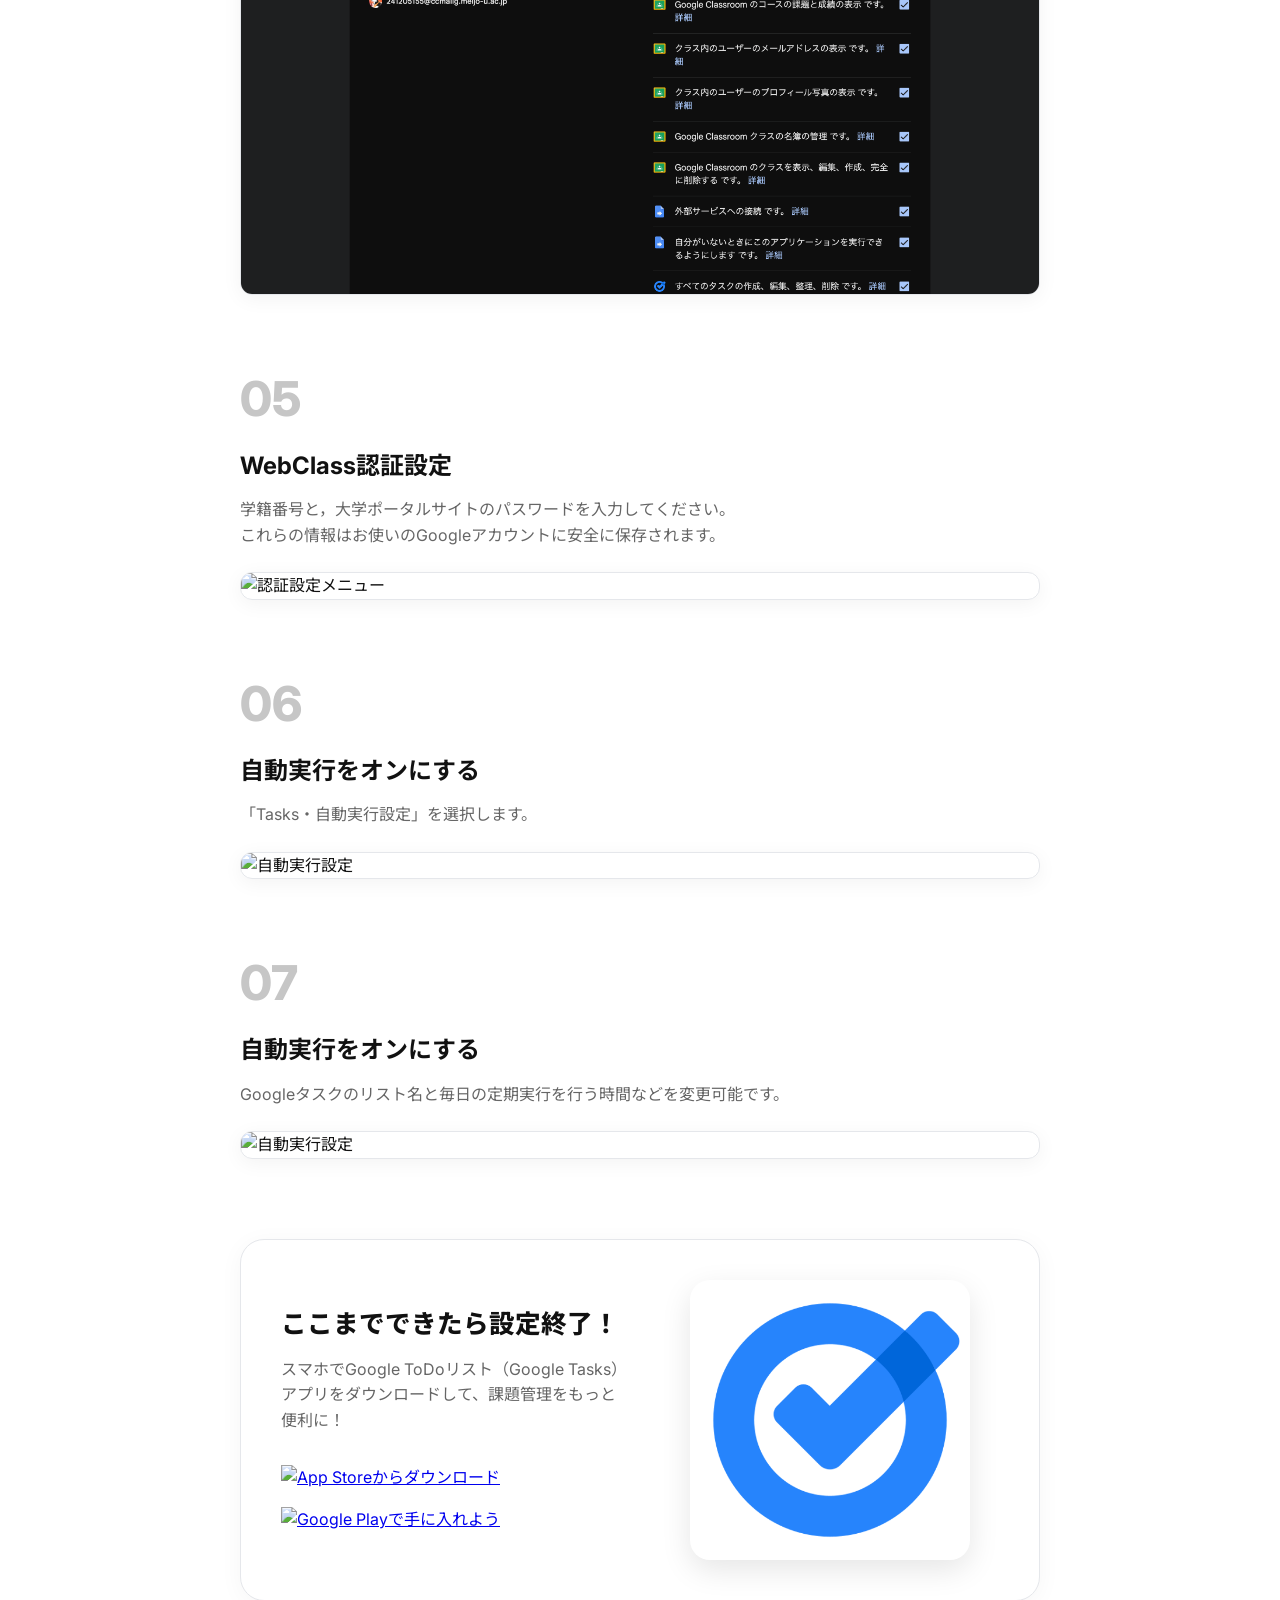
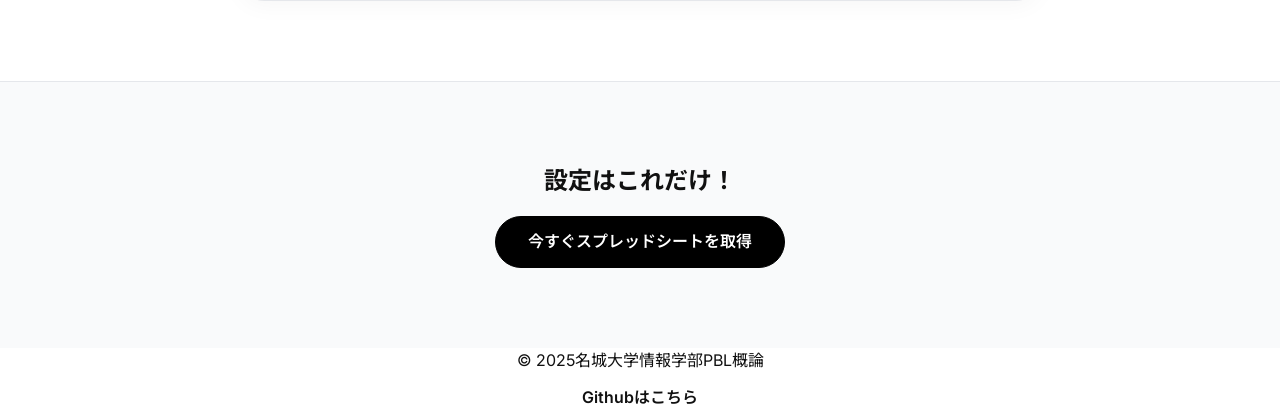
==== commit 23940299: "最後のアプリセクション" ====
--- a/docs/index.html
+++ b/docs/index.html
@@ -166,6 +166,25 @@
                             <img src="step-7.png" alt="自動実行設定">
                         </div>
                     </div>
+
+                    <div class="setup-finish-card">
+                        <div class="setup-content">
+                            <h2>ここまでできたら設定終了！</h2>
+                            <p>スマホでGoogle ToDoリスト（Google Tasks）アプリをダウンロードして、課題管理をもっと便利に！</p>
+                            <div class="store-buttons">
+                                <a href="https://apps.apple.com/jp/app/google-todo-%E3%83%AA%E3%82%B9%E3%83%88/id1353634006" target="_blank" class="store-btn">
+                                    <img src="https://upload.wikimedia.org/wikipedia/commons/3/3c/Download_on_the_App_Store_Badge.svg" alt="App Storeからダウンロード">
+                                </a>
+                                <a href="https://play.google.com/store/apps/details?id=com.google.android.apps.tasks&pcampaignid=web_share" target="_blank" class="store-btn">
+                                    <img src="https://upload.wikimedia.org/wikipedia/commons/7/78/Google_Play_Store_badge_EN.svg" alt="Google Playで手に入れよう">
+                                </a>
+                            </div>
+                        </div>
+                        <div class="setup-image">
+                            <img src="app.png" alt="Google Tasksアプリのイメージ">
+                        </div>
+                    </div>
+
                 </div>
             </div>
         </section>
--- a/docs/style.css
+++ b/docs/style.css
@@ -261,6 +261,97 @@
     color: var(--text-sub);
     margin-bottom: 32px;
 }
+
+/* How toセクション最後の案内カード */
+.setup-finish-card {
+    background: #fff;
+    border-radius: 24px;
+    box-shadow: 0 4px 24px rgba(0,0,0,0.04);
+    padding: 40px;
+    margin: 80px auto 0 auto;
+    max-width: 800px;
+    display: flex;
+    align-items: center;
+    gap: 40px;
+    border: 1px solid var(--border-color);
+}
+
+.setup-content {
+    flex: 1;
+    text-align: left;
+}
+
+.setup-image {
+    flex: 1;
+    display: flex;
+    justify-content: center;
+}
+
+.setup-finish-card h2 {
+    font-size: 1.6rem;
+    font-weight: 800;
+    margin-bottom: 16px;
+    line-height: 1.3;
+}
+
+.setup-finish-card p {
+    color: var(--text-sub);
+    font-size: 1rem;
+    margin-bottom: 32px;
+    line-height: 1.6;
+}
+
+.setup-finish-card img {
+    max-width: 280px;
+    width: 100%;
+    height: auto;
+    border-radius: 20px;
+    box-shadow: 0 10px 30px rgba(0,0,0,0.1);
+}
+
+.store-buttons {
+    display: flex;
+    gap: 16px;
+    flex-wrap: wrap;
+}
+
+.store-btn {
+    display: inline-block;
+    transition: transform 0.2s ease;
+}
+
+.store-btn:hover {
+    transform: translateY(-2px);
+}
+
+.store-btn img {
+    height: 40px;
+    width: auto;
+    border-radius: 0;
+    box-shadow: none;
+}
+
+@media (max-width: 768px) {
+    .setup-finish-card {
+        flex-direction: column-reverse;
+        text-align: center;
+        padding: 32px 24px;
+    }
+
+    .setup-content {
+        text-align: center;
+    }
+
+    .store-buttons {
+        justify-content: center;
+    }
+    
+    .setup-finish-card img {
+        max-width: 240px;
+        margin-bottom: 24px;
+    }
+}
+
 /* Responsive */
 @media (max-width: 768px) {
     .hero-container {
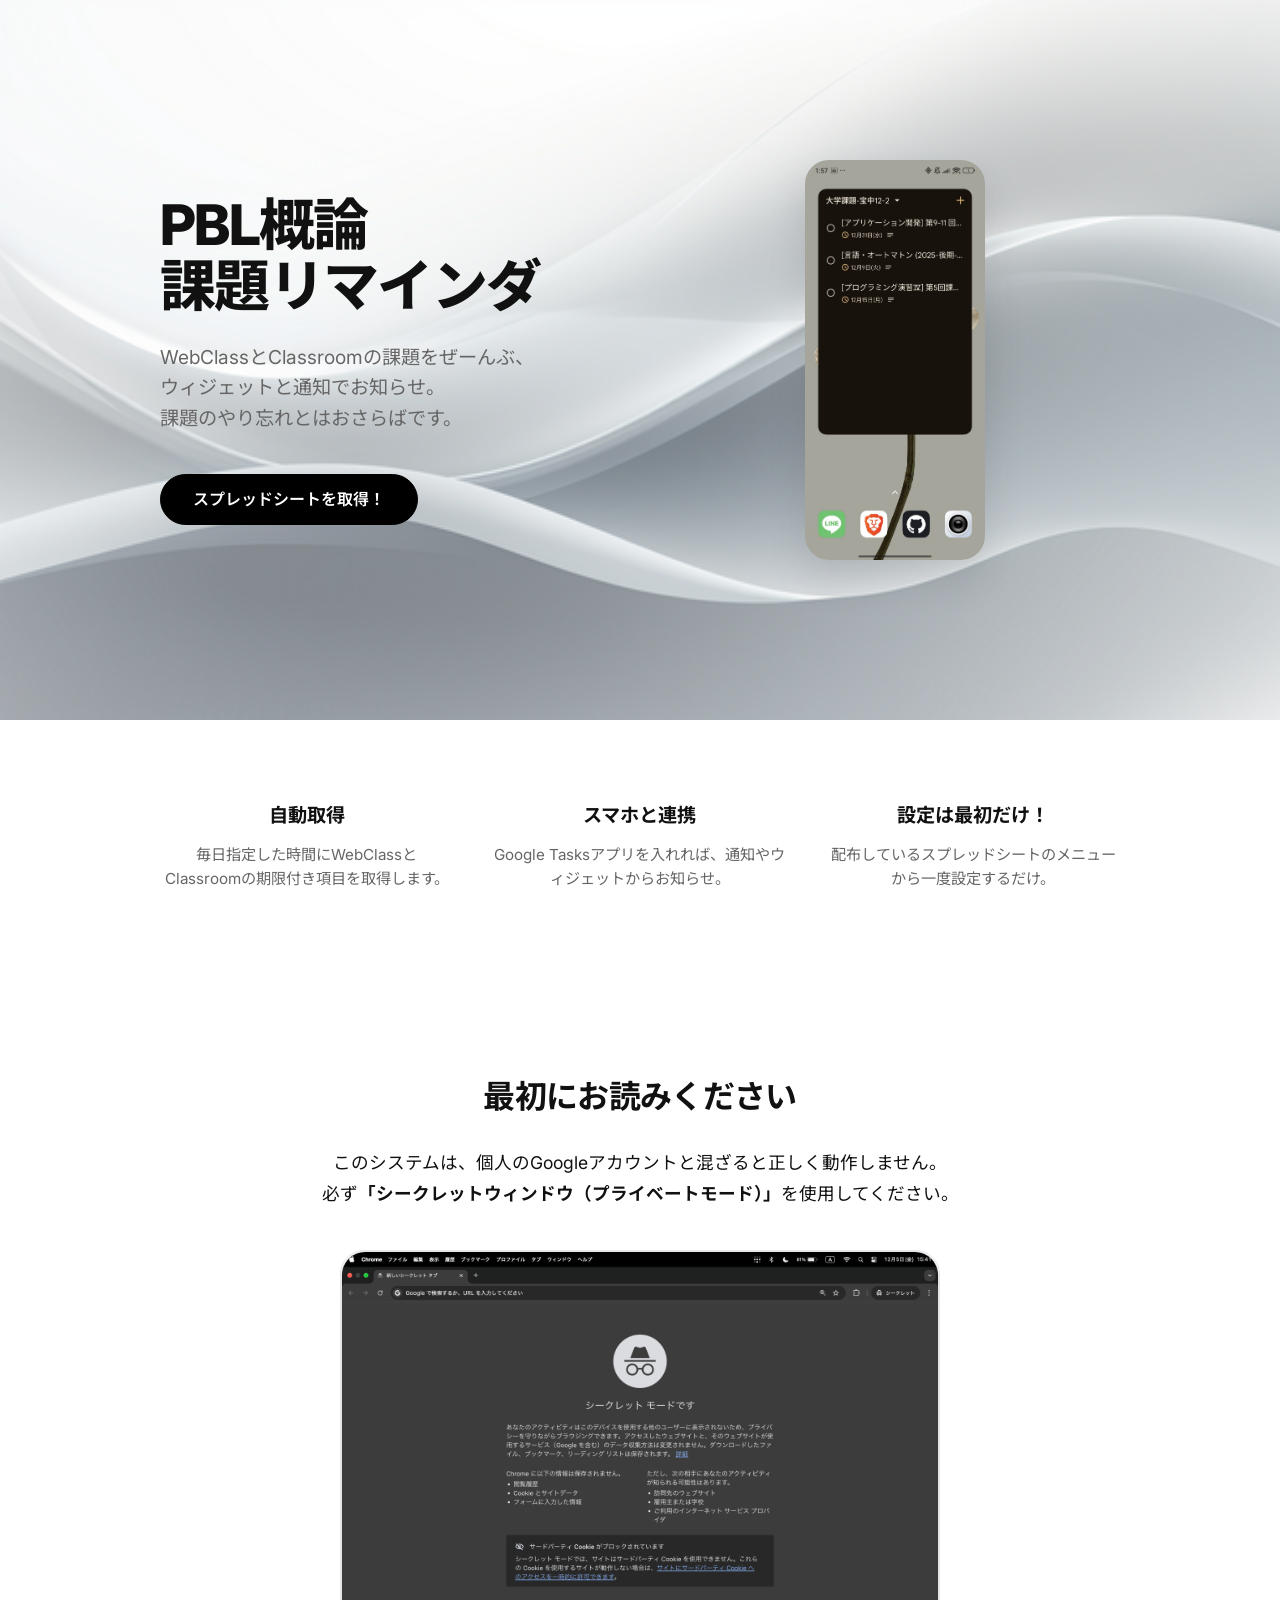
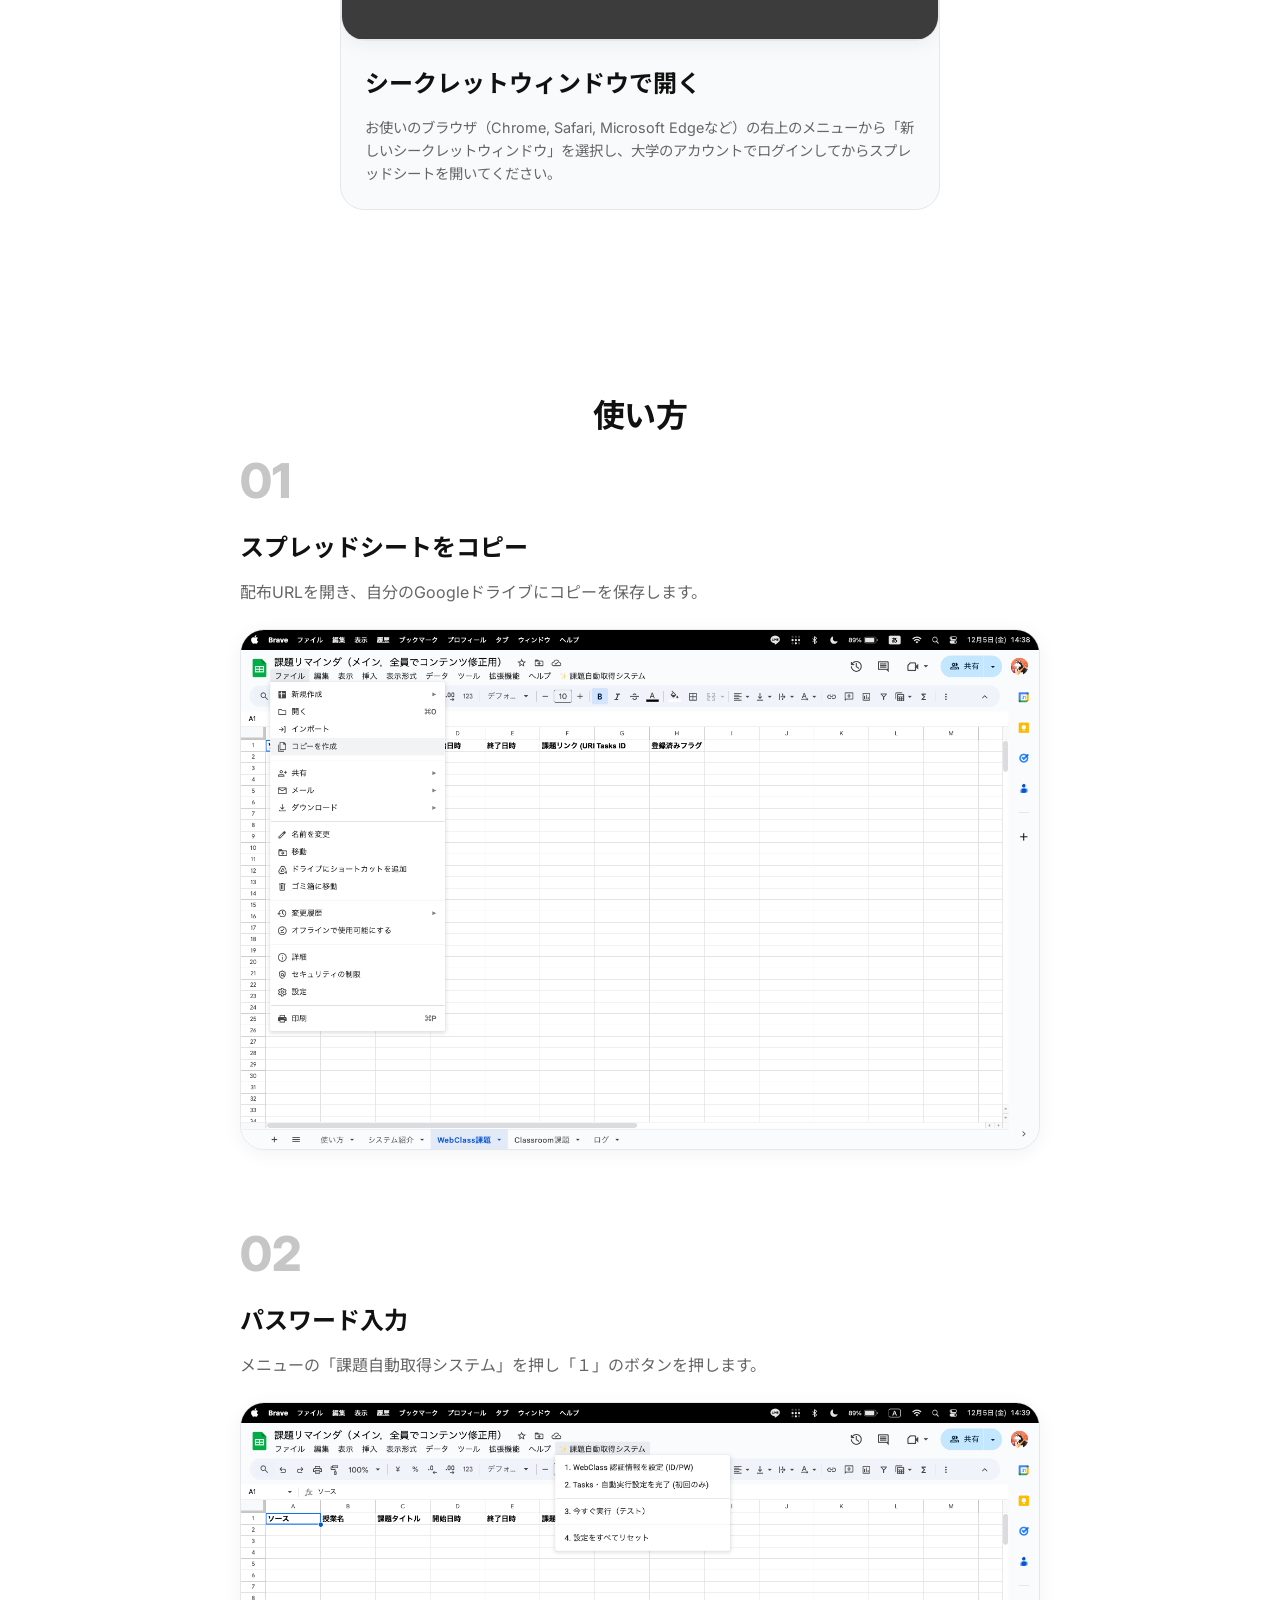
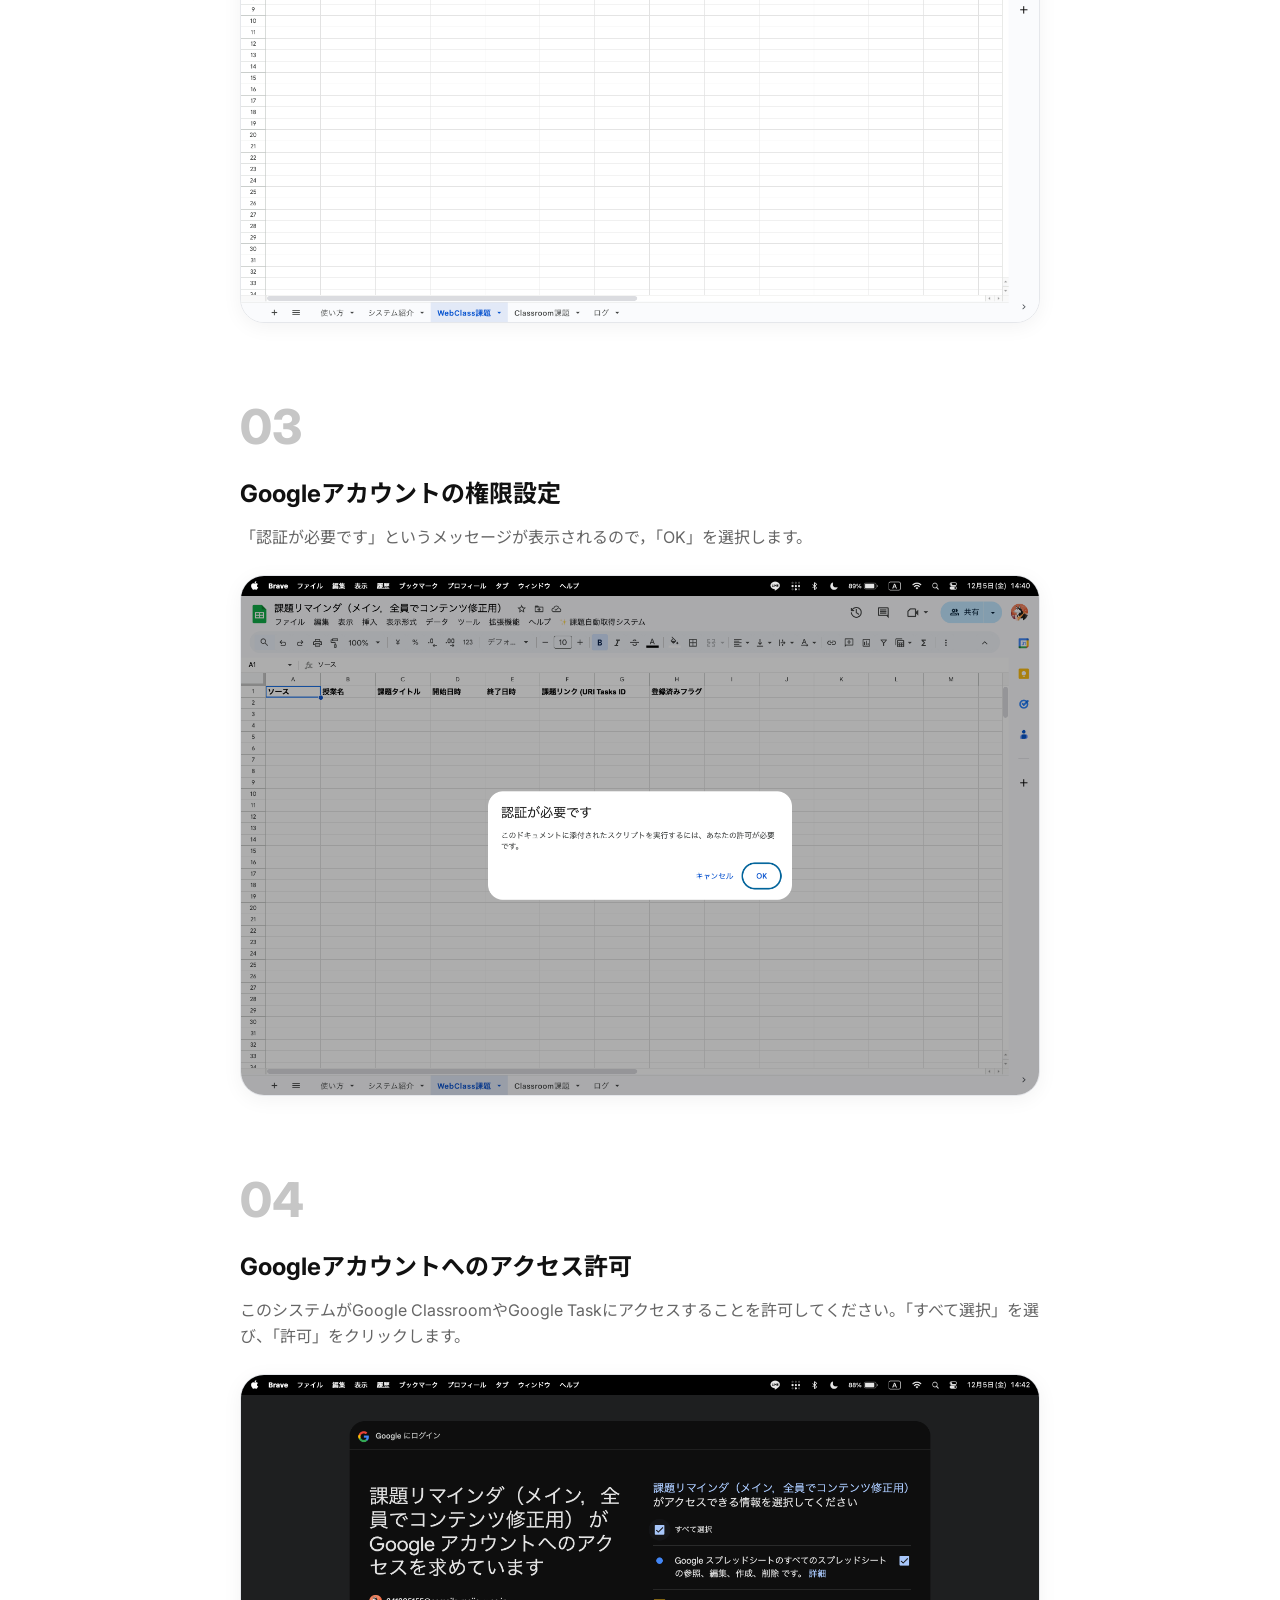
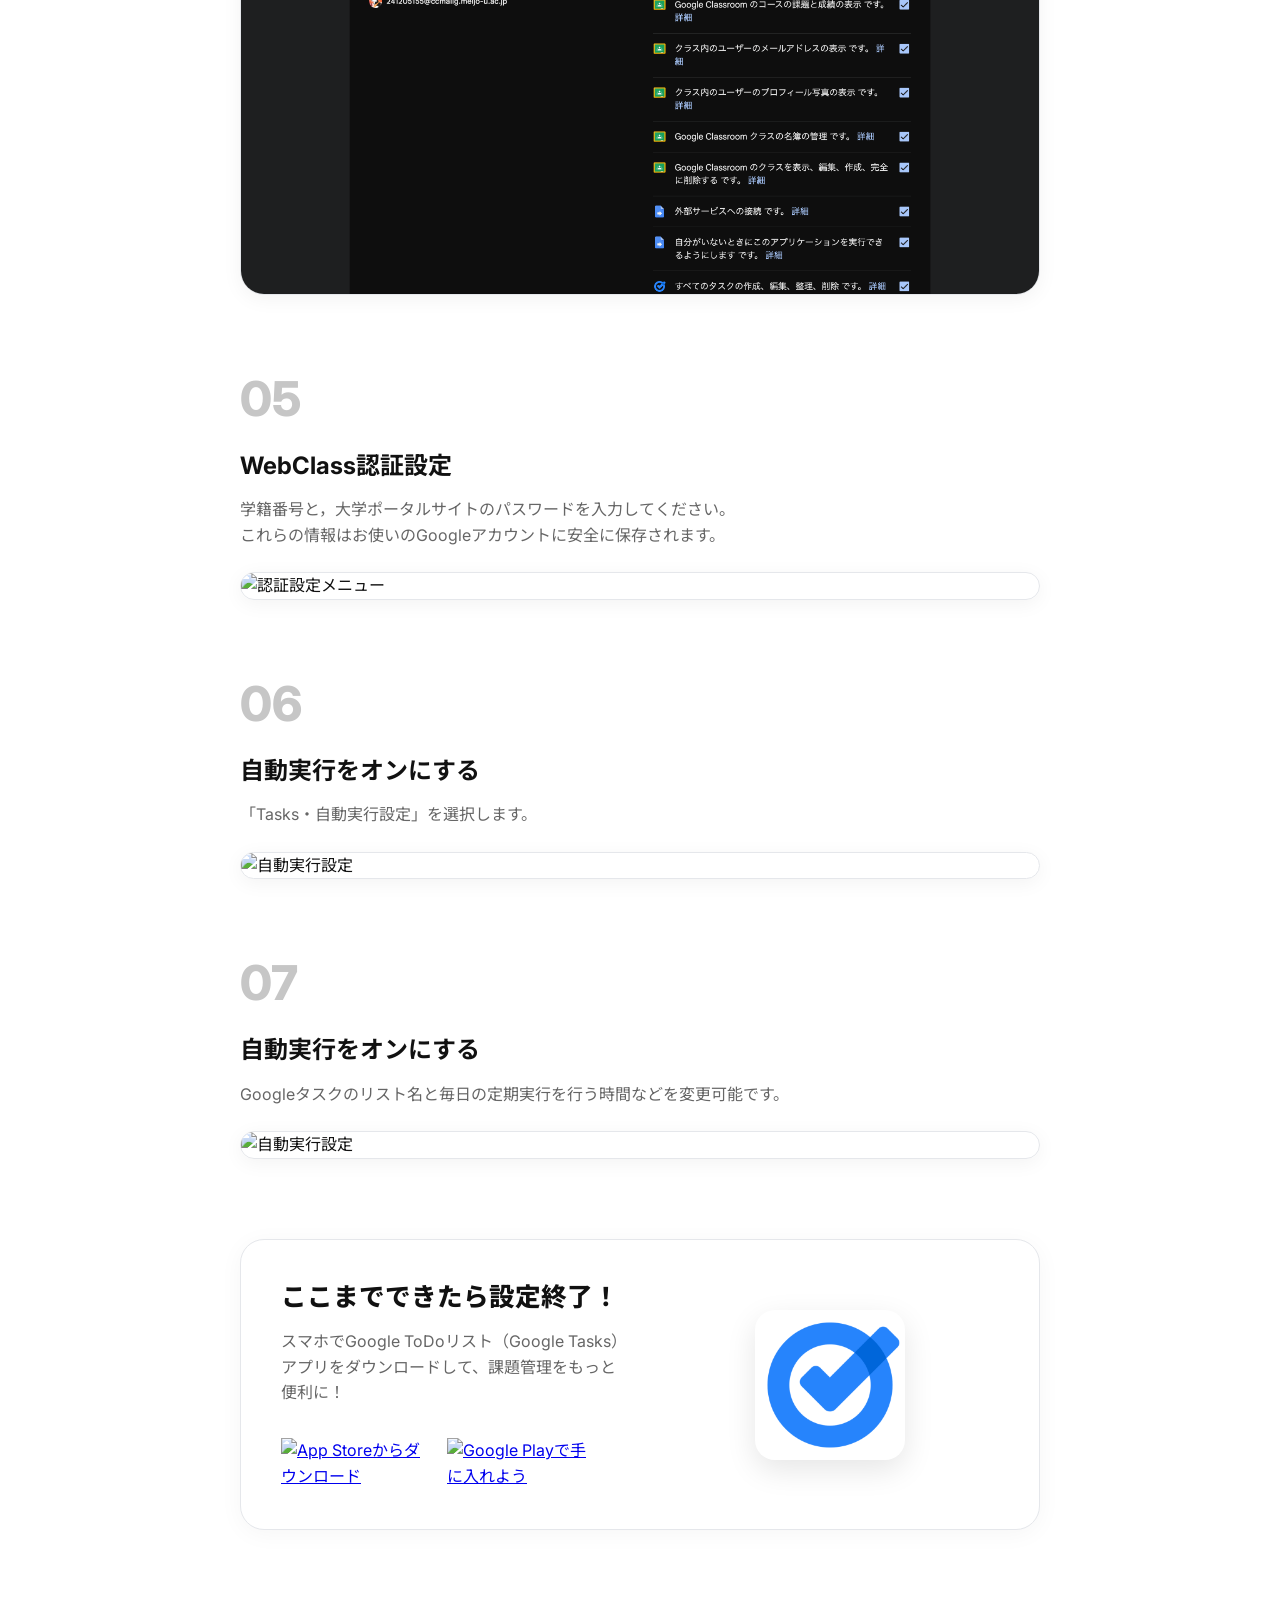
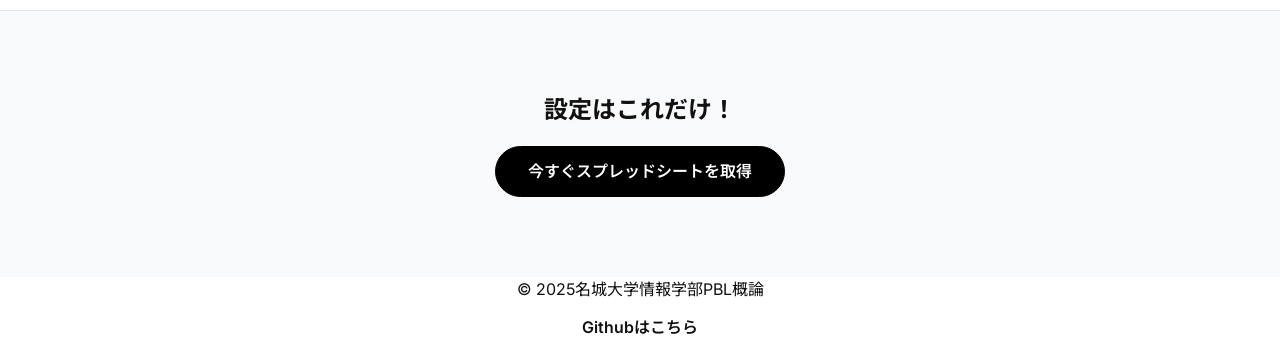
==== commit 5e8f141e: "Update hero title in index.html" ====
--- a/docs/index.html
+++ b/docs/index.html
@@ -16,7 +16,7 @@
         <section class="hero">
             <div class="container hero-container">
                 <div class="hero-content">
-                    <h1 class="hero-title">名城大学<br>課題リマインド</h1>
+                    <h1 class="hero-title">PBL概論<br>課題リマインダ</h1>
                     <p class="hero-desc">
                         WebClassとClassroomの課題をぜーんぶ、<br>
                         ウィジェットと通知でお知らせ。<br>
@@ -211,4 +211,4 @@
 
     <script src="script.js"></script>
 </body>
-</html>+</html>
--- a/docs/style.css
+++ b/docs/style.css
@@ -97,7 +97,7 @@
 .hero-image img {
     width: 100%;
     height: auto;
-    border-radius: 16px;
+    border-radius: 24px;
     box-shadow: 0 20px 40px rgba(0,0,0,0.1);
 }
 
@@ -154,7 +154,7 @@
 
 .step-card {
     background: #f9fafb;
-    border-radius: 16px;
+    border-radius: 24px;
     overflow: hidden;
     max-width: 600px;
     margin: 0 auto;
@@ -234,7 +234,7 @@
 
 .step-image, .step-image-placeholder {
     width: 100%;
-    border-radius: 12px;
+    border-radius: 24px;
     overflow: hidden;
     border: 1px solid var(--border-color);
     box-shadow: 0 4px 20px rgba(0,0,0,0.05);
@@ -302,7 +302,7 @@
 }
 
 .setup-finish-card img {
-    max-width: 280px;
+    max-width: 150px;
     width: 100%;
     height: auto;
     border-radius: 20px;
@@ -347,7 +347,7 @@
     }
     
     .setup-finish-card img {
-        max-width: 240px;
+        max-width: 150px;
         margin-bottom: 24px;
     }
 }
